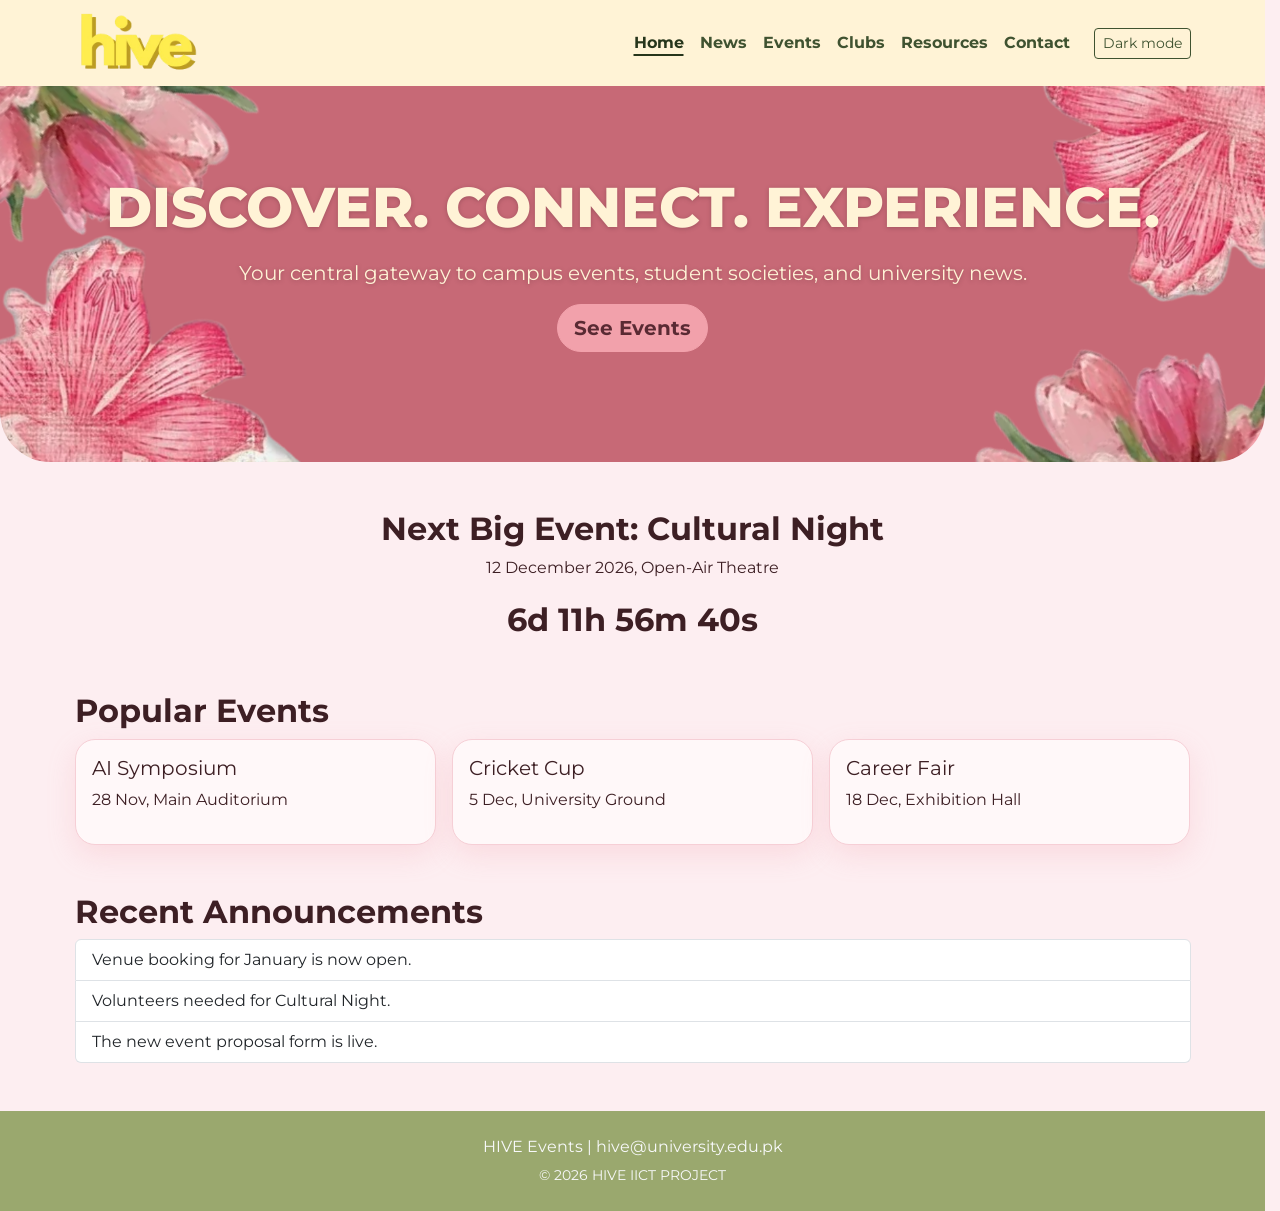
==== index.html @ e73b6081 "whimsy maxxing" ====
<!DOCTYPE html>
<html lang="en" data-bs-theme="light">
<head>
  <meta charset="utf-8">
  <meta name="viewport" content="width=device-width, initial-scale=1">
  <title>Home | HIVE</title>
  <link rel="icon" type="image/png" href="images/tea.png">
  <link href="https://fonts.googleapis.com/css2?family=Poppins:wght@600;700&family=Nunito:wght@400;600;700;800&display=swap" rel="stylesheet">
  <link href="https://fonts.googleapis.com/css2?family=Montserrat:wght@300;400;700;800;900&display=swap" rel="stylesheet">
  <link href="https://cdn.jsdelivr.net/npm/bootstrap@5.3.3/dist/css/bootstrap.min.css" rel="stylesheet">
  <link rel="stylesheet" href="css/style.css">
</head>
<body>
<!--navigation bar-->
<nav class="navbar navbar-expand-lg navbar-dark bg-dark sticky-top">
  <div class="container">
    <a class="navbar-brand" href="index.html"><img src="images/logo.png" height="60" alt="hive logo"></a>
    <button class="navbar-toggler" data-bs-toggle="collapse" data-bs-target="#menu"><span class="navbar-toggler-icon"></span></button>
    <div class="collapse navbar-collapse" id="menu">
      <ul class="navbar-nav ms-auto">
        <li class="nav-item"><a class="nav-link active" href="index.html">Home</a></li>
        <li class="nav-item"><a class="nav-link " href="news.html">News</a></li>
        <li class="nav-item"><a class="nav-link " href="events.html">Events</a></li>
        <li class="nav-item"><a class="nav-link " href="clubs.html">Clubs</a></li>
        <li class="nav-item"><a class="nav-link " href="resources.html">Resources</a></li>
        <li class="nav-item"><a class="nav-link " href="contact.html">Contact</a></li>
      </ul>
      <button id="themeBtn" class="btn btn-outline-light btn-sm ms-lg-3">Dark mode</button>
    </div>
  </div>
</nav>

<!--header1-->
<header class="hero text-center">
  <div class="container">
    <h1>DISCOVER. CONNECT. EXPERIENCE.</h1>
    <p class="lead fw-normal">Your central gateway to campus events, student societies, and university news.</p>
    <a href="events.html" class="btn btn-warning btn-lg">See Events</a>
  </div>
</header>

<div class="container">
  <!--next big event and countdown-->
  <section class="my-5 text-center">
    <h2>Next Big Event: Cultural Night</h2>
    <p>12 December 2026, Open-Air Theatre</p>
    <div class="fs-2 fw-bold">
      <span id="days">0</span>d <span id="hours">0</span>h <span id="mins">0</span>m <span id="secs">0</span>s
    </div>
  </section>

  <!--popular events-->
  <section class="my-5">
    <h2>Popular Events</h2>
    <div class="row g-3">
      <div class="col-md-4"><div class="card hover-card"><div class="card-body"><h5>AI Symposium</h5><p>28 Nov, Main Auditorium</p></div></div></div>
      <div class="col-md-4"><div class="card hover-card"><div class="card-body"><h5>Cricket Cup</h5><p>5 Dec, University Ground</p></div></div></div>
      <div class="col-md-4"><div class="card hover-card"><div class="card-body"><h5>Career Fair</h5><p>18 Dec, Exhibition Hall</p></div></div></div>
    </div>
  </section>

  <!--announcements-->
  <section class="my-5">
    <h2>Recent Announcements</h2>
    <ul class="list-group">
      <li class="list-group-item">Venue booking for January is now open.</li>
      <li class="list-group-item">Volunteers needed for Cultural Night.</li>
      <li class="list-group-item">The new event proposal form is live.</li>
    </ul>
  </section>
</div>

<!--footer-->
<footer class="bg-dark text-light text-center py-4 mt-5">
  <p class="mb-1">HIVE Events | hive@university.edu.pk</p>
  <small>&copy; 2026 HIVE IICT PROJECT</small>
</footer>
<script src="https://cdn.jsdelivr.net/npm/bootstrap@5.3.3/dist/js/bootstrap.bundle.min.js"></script>
<script src="js/main.js"></script>
</body>
</html>
---- css/style.css ----
/* ===== 1. COLORS: change these to restyle the whole site =====
   Pastel palette: sage olive (navbar) | light pink (page) | rose + blush (accents) | cream (hero/navbar text) */
:root {
  --primary: #cc6475;   /* soft rose: headings accents, links */
  --accent:  #f4a3ad;   /* pastel rose: highlights, borders */
  --dark:    #9aa86e;   /* pastel olive green: navbar, footer */
  --btn:     #f2a1ab;   /* one pastel color for all filter/action buttons */
  --btn-hover: #f7bcc4;
  --btn-text: #5a2a33;
  --nav-bg:    #fff3d6;   /* navbar: cream */
  --nav-text:  #3f5230;   /* navbar text: dark green */
  --nav-hover: #26351b;
  --cream:   #fff3d6;   /* light cream: navbar + hero text only */
  --bg:      #fdeef1;   /* light pink page background */
  --card:    #fff8f9;
  --text:    #3d1f24;
  --muted:   #9a6670;
  --line:    #f6cfd6;   /* blush pink */
  --shadow:  0 10px 28px rgba(240, 150, 165, 0.22);
  --hero-from: #ee8aa0; --hero-to: #dc5f7b; --hero-text: #fff3d6; --hero-glass: rgba(255,255,255,.72); --tile: rgba(244,163,173,.38); --tile-num: #3d1f24;
  --hex: polygon(50% 0, 100% 25%, 100% 75%, 50% 100%, 0 75%, 0 25%);   /* hexagon shape */
}
[data-bs-theme="dark"] {      /* dark mode versions */
  --nav-bg: #3b4529;  --nav-text: #fff3d6;  --nav-hover: #ffffff;
  --primary: #f4a3ad;  --dark: #6f7c4a;  --bg: #2a1a1e;  --card: #35222a;  --btn: #d98893; --btn-hover: #e9a3ad; --btn-text: #2a1216;
  --text: #fbe9ec; --hero-from: #7a4450; --hero-to: #a0606d; --hero-text: #fff3d6; --hero-glass: rgba(255,240,242,.08); --tile: rgba(244,163,173,.2); --tile-num: #f9c3cb;  --muted: #d9a9b0;  --line: #4f2f38;  --shadow: 0 10px 28px rgba(0,0,0,0.45);
}

body { font-family: 'Montserrat', sans-serif; background: var(--bg); color: var(--text); font-weight: 400; transition: background .4s, color .4s; }

/* Scale down font weight as headings get smaller */
h1 { font-family: 'Montserrat', sans-serif !important; font-weight: 800 !important; color: var(--text); }
h2 { font-family: 'Montserrat', sans-serif !important; font-weight: 700 !important; color: var(--text); }
h3 { font-family: 'Montserrat', sans-serif !important; font-weight: 600 !important; color: var(--text); }
h4 { font-family: 'Montserrat', sans-serif !important; font-weight: 500 !important; color: var(--text); }
h5, h6 { font-family: inherit !important; font-weight: 400 !important; color: var(--text); }

/*navigation */
.navbar-brand { font-family: 'Montserrat', sans-serif; font-weight: 800; }
a { color: var(--primary); }
.meta { color: var(--muted); font-weight: 400; }

.sec-title, h2.sec-title { color: var(--primary); margin-bottom: 26px; font-weight: 700; }
.sec-title::after { content: ""; display: block; width: 64px; height: 5px; border-radius: 5px; background: repeating-linear-gradient(45deg, var(--accent) 0 8px, var(--dark) 8px 16px); margin-top: 10px; }

/* ===== 3. ANIMATIONS (page load) ===== */
@keyframes rise { from { opacity: 0; transform: translateY(30px); } to { opacity: 1; transform: none; } }
@keyframes float { 0%,100% { transform: translateY(0); } 50% { transform: translateY(-10px); } }
.rise { animation: rise .9s backwards; }
.d2 { animation-delay: .25s; }
.card { animation: rise .7s backwards; }

/* ===== 4. NAVBAR (with a stripe edge) ===== */
.site-nav { background: var(--dark); border-bottom: 7px solid; border-image: repeating-linear-gradient(45deg, #f4a3ad 0 14px, #9aa86e 14px 28px) 1; }
.site-nav .navbar-brand { color: var(--accent); letter-spacing: .02em; }
.site-nav .nav-link { color: var(--cream); font-weight: 600; transition: color .3s; }
.site-nav .nav-link:hover, .site-nav .nav-link.active { color: var(--accent); }
.btn-theme { border: 1px solid var(--accent); color: var(--accent); border-radius: 50px; padding: .3rem 1rem; font-weight: 700; }
.btn-theme:hover { background: var(--accent); color: var(--dark); }

/* ===== 5. BUTTONS ===== */
.btn { transition: transform .3s, box-shadow .3s, background .3s; }
.btn:hover { transform: translateY(-4px) scale(1.04); }
.btn-accent { background: var(--accent); color: #3d1f24; border: 0; border-radius: 50px; padding: .7rem 1.7rem; font-weight: 800; box-shadow: 0 8px 20px rgba(244,163,173,.5); }
.btn-accent:hover { background: #f7b8c0; color: #3d1f24; box-shadow: 0 12px 26px rgba(244,163,173,.65); }
.btn-accent.btn-sm { padding: .35rem 1.2rem; }
/* Bootstrap's warning/dark buttons use the same strawberry color as the filters */
.btn-warning, .btn-dark {
  --bs-btn-bg: var(--btn); --bs-btn-border-color: var(--btn); --bs-btn-color: var(--btn-text);
  --bs-btn-hover-bg: var(--btn-hover); --bs-btn-hover-border-color: var(--btn-hover); --bs-btn-hover-color: var(--btn-text);
  --bs-btn-active-bg: var(--btn-hover); --bs-btn-active-border-color: var(--btn-hover); --bs-btn-active-color: var(--btn-text);
  border-radius: 50px; font-weight: 700;
}

/* ===== 6. HERO + PAGE BANNERS (blush-to-rose gradient) ===== */
.hero, .page-banner { position: relative; overflow: hidden; color: var(--hero-text); }
.hero { padding: 90px 0 110px; border-radius: 0 0 50px 50px; }
.page-banner { padding: 56px 0 64px; border-radius: 0 0 40px 40px; }
.hero .container, .page-banner .container { position: relative; z-index: 1; }
.hero h1, .hero h3, .page-banner h1 { color: var(--hero-text); }
.hero { text-shadow: 0 1px 4px rgba(90,42,51,.35); }   /* keeps cream text readable on pastel pink */
.hero .btn { text-shadow: none; }
.hero h1 { font-size: clamp(2.2rem, 5vw, 3.5rem); line-height: 1.12; margin-bottom: 1.2rem; }
.tag { display: inline-block; background: var(--dark); color: var(--cream); padding: 6px 18px; border-radius: 50px; font-size: .9rem; font-weight: 700; margin-bottom: 20px; }
.btn-ghost { border: 2px solid var(--hero-text); color: var(--hero-text); border-radius: 50px; padding: .65rem 1.7rem; font-weight: 800; }
.btn-ghost:hover { background: var(--hero-text); color: var(--hero-from); }
.glass { background: var(--hero-glass); backdrop-filter: blur(12px); border: 2px solid var(--accent); border-radius: 26px; padding: 28px; box-shadow: var(--shadow); }
.count { display: grid; grid-template-columns: repeat(4, 1fr); gap: 10px; text-align: center; margin-top: 18px; font-size: .85rem; font-weight: 700; }
.count div { background: var(--tile); border-radius: 14px; padding: 12px 4px; }
.count b { display: block;font: 800 2rem 'Montserrat', sans-serif; color: var(--tile-num); }

/* hero background: the image only (no gradient or solid color) */
.hero {
  background: url('../images/bg.png') center / cover no-repeat;   /* css/ folder -> ../images/ */
}

/* ===== 7. CARDS ===== */
.card { --bs-card-bg: var(--card); --bs-card-color: var(--text); border: 1px solid var(--line); border-radius: 20px; box-shadow: var(--shadow); transition: transform .3s, box-shadow .3s; }
.hover-card:hover, .ev:hover { transform: translateY(-8px); box-shadow: 0 18px 38px rgba(240,150,165,.4); }
.date-badge { display: flex; align-items: center; justify-content: center; text-align: center; width: 78px; height: 86px; padding: 0 14px; clip-path: var(--hex); background: var(--accent); color: #3d1f24; font-weight: 800; line-height: 1.15; margin-bottom: 14px; }
.announce { --bs-list-group-bg: var(--card); --bs-list-group-color: var(--text); --bs-list-group-border-color: var(--line); }
.announce li { border-left: 6px solid var(--accent); padding: 16px; }

/* ===== 8. EVENTS PAGE ===== */
.ev { --c: #f4a3ad; overflow: hidden; background-image: linear-gradient(var(--c), var(--c)); background-size: 100% 7px; background-repeat: no-repeat; }
.cat-academic { --c: #a8b67f; }   /* pastel olive */
.cat-cultural { --c: #f4a3ad; }   /* pastel rose  */
.cat-sports   { --c: #e98a96; }   /* deeper pastel rose */
.cat-career   { --c: #e8d48c; }   /* pastel butter */
.pill { background: color-mix(in srgb, var(--c) 18%, transparent); color: var(--c); font-weight: 800; padding: 4px 14px; border-radius: 50px; font-size: .85rem; }
.extra { max-height: 0; opacity: 0; overflow: hidden; transition: max-height .5s, opacity .4s; }   /* hidden until hover */
.ev:hover .extra { max-height: 90px; opacity: 1; }
/* filter buttons: all one strawberry color; the active one gets a ring */
.filter { border: 2px solid var(--btn); background: var(--btn); color: var(--btn-text); border-radius: 50px; padding: .45rem 1.3rem; font-weight: 800; transition: all .3s; }
.filter:hover { background: var(--btn-hover); border-color: var(--btn-hover); color: var(--btn-text); }
.filter.active { background: var(--btn); border-color: var(--btn); color: var(--btn-text); box-shadow: 0 0 0 3px var(--bg), 0 0 0 6px var(--btn); }
.modal-content { --bs-modal-bg: var(--card); --bs-modal-color: var(--text); border-radius: 22px; border-top: 7px solid var(--accent); }

/* ===== 9. NEWS: accordion + carousel ===== */
.accordion { --bs-accordion-bg: var(--card); --bs-accordion-color: var(--text); --bs-accordion-btn-bg: var(--card); --bs-accordion-btn-color: var(--text);
  --bs-accordion-border-color: var(--line); --bs-accordion-active-bg: var(--accent); --bs-accordion-active-color: #3d1f24; --bs-accordion-btn-focus-box-shadow: none; }
.accordion-button { font-weight: 700; }
.accordion-item { border-radius: 16px !important; overflow: hidden; margin-bottom: 12px; border: 1px solid var(--line); }
.carousel { border-radius: 26px; overflow: hidden; box-shadow: var(--shadow); border: 4px solid var(--accent); }

/* ===== 10. CLUBS: each type has its own style ===== */
.club-section { --c: #cc6475; padding: 28px; margin-bottom: 32px; border-radius: 24px; }
.club-section h2 { color: var(--c); margin-bottom: 18px; }
.technical { --c: #a8b67f; border: 2px dashed var(--c); }
.arts      { --c: #f4a3ad; background: rgba(244,163,173,.12); border-left: 10px solid var(--c); }
.sports    { --c: #e98a96; border-top: 6px solid var(--c); border-bottom: 6px solid var(--c); }
.welfare   { --c: #e8d48c; background: rgba(246,231,184,.5); border-radius: 40px; }
.club { display: flex; gap: 16px; align-items: center; background: var(--card); padding: 16px; border-radius: 18px; margin-bottom: 12px; box-shadow: var(--shadow); transition: transform .3s; }
.club:hover { transform: translateX(10px); }
.logo { flex: 0 0 58px; height: 64px; clip-path: var(--hex); background: var(--c); color: #fff; display: grid; place-items: center; font: 800 1.4rem 'Montserrat', sans-serif; text-transform: uppercase; transition: transform .5s; }
.club:hover .logo { transform: rotate(360deg) scale(1.1); }
.club h5 { margin: 0; transition: color .3s; }
.club:hover h5 { color: var(--c); }

/* ===== 11. RESOURCES: tabs ===== */
.nav-tabs { --bs-nav-tabs-border-color: var(--line); --bs-nav-tabs-link-active-bg: var(--card); --bs-nav-tabs-link-active-color: var(--primary); --bs-nav-tabs-link-active-border-color: var(--line) var(--line) var(--card); }
.nav-tabs .nav-link { color: var(--muted); font-weight: 800; }
.tab-content { background: var(--card); border: 1px solid var(--line); border-top: 0; border-radius: 0 0 20px 20px; padding: 28px; box-shadow: var(--shadow); }

/* ===== 12. CONTACT FORM ===== */
.form-control { background: var(--card); color: var(--text); border: 1px solid var(--line); border-radius: 14px; padding: .7rem 1rem; }
.form-control:focus { background: var(--card); color: var(--text); border-color: var(--accent); box-shadow: 0 0 0 .22rem rgba(244,163,173,.45); }
.error { color: #c0392b; font-size: .9rem; min-height: 1.3rem; margin-bottom: 8px; }
.map { width: 100%; height: 100%; min-height: 380px; border: 4px solid var(--accent); border-radius: 26px; box-shadow: var(--shadow); }

/* ===== 13. FOOTER ===== */
.site-footer { background: var(--dark); color: var(--cream); padding: 48px 0 20px; margin-top: 80px; border-radius: 40px 40px 0 0; border-top: 7px solid; border-image: repeating-linear-gradient(45deg, #f4a3ad 0 14px, #9aa86e 14px 28px) 1; }
.site-footer h5, .site-footer h6 { color: var(--cream); }
.site-footer a { color: var(--cream); text-decoration: none; }
.site-footer a:hover { text-decoration: underline; }

/* ===== 14. RESPONSIVE ===== */
@media (max-width: 768px) {
  .hero { padding: 60px 0 80px; border-radius: 0 0 30px 30px; }
  .club-section { padding: 16px; }
  .count b { font-size: 1.5rem; }
}
@media (prefers-reduced-motion: reduce) { * { animation: none !important; transition: none !important; } .sparkle { display: none; } }
/* navbar: cream background, dark green text, no border. footer stays olive green */
.navbar.bg-dark { background-color: var(--nav-bg) !important; }
footer.bg-dark { background-color: var(--dark) !important; }
.navbar { border-bottom: 0; }
.navbar .nav-link { color: var(--nav-text); font-weight: 700; }
.navbar .nav-link:hover, .navbar .nav-link.active { color: var(--nav-hover); }
.navbar .nav-link.active { text-decoration: underline; text-decoration-thickness: 2px; text-underline-offset: 6px; }
#themeBtn { color: var(--nav-text); border-color: var(--nav-text); }
#themeBtn:hover { background: var(--nav-text); color: var(--nav-bg); }
.navbar-toggler { border-color: var(--nav-text); }
.navbar-toggler-icon { background-image: url("data:image/svg+xml,%3csvg xmlns='http://www.w3.org/2000/svg' viewBox='0 0 30 30'%3e%3cpath stroke='%233f5230' stroke-linecap='round' stroke-miterlimit='10' stroke-width='2' d='M4 7h22M4 15h22M4 23h22'/%3e%3c/svg%3e"); }

html {
  scrollbar-gutter: stable;
}

/* ===== 10. CLUBS & SOCIETIES (Cute Pastel Aesthetic) ===== */
.club-section {
  padding: 30px;
  margin-bottom: 32px;
  border-radius: 28px;
  background: var(--card);
  box-shadow: 0 8px 24px rgba(240, 150, 165, 0.1);
  border: 1px solid var(--line);
  transition: transform 0.3s ease, box-shadow 0.3s ease;
}

.club-section:hover {
  box-shadow: 0 12px 32px rgba(240, 150, 165, 0.18);
}

/* Category Headers & Icons */
.club-section h2 {
  display: inline-flex;
  align-items: center;
  gap: 8px;
  font-size: 1.35rem;
  font-weight: 800;
  padding: 6px 18px;
  border-radius: 50px;
  margin-bottom: 22px;
}

/* Theme Variances */
.technical {
  border: 2px dashed #6d8134;
  background: rgba(110, 73, 94, 0.056);
}
.technical h2 {
  color: #ba0f0f6b;
  background: rgba(243, 188, 198, 0.451);
}
.technical h2::before {
  content: "";
  display: inline-block;
  width: 24px;                  /* Fixed width */
  height: 24px;                 /* Fixed height */
  background-image: url("../images/laptop2.png"); /* Check your image file path */
  background-size: contain;
  background-repeat: no-repeat;
  background-position: center;
  flex-shrink: 0;               /* Prevents the image from squishing */
  margin-right: 6px;
  filter: drop-shadow(0px 2px 3px rgba(51, 16, 23, 0.35));
}

.arts {
  border: 2px dashed #f4a3ad;
  background: rgba(244, 163, 173, 0.1);
}
.arts h2 {
  color: #b5566a;
  background: rgba(244, 163, 173, 0.3);
}
.arts h2::before {
  content: "";
  display: inline-block;
  width: 26px;                  /* Fixed width */
  height: 26px;                 /* Fixed height */
  background-image: url("../images/art.png"); /* Check your image file path */
  background-size: contain;
  background-repeat: no-repeat;
  background-position: center;
  flex-shrink: 0;               /* Prevents the image from squishing */
  margin-right: 6px;
  filter: drop-shadow(0px 2px 3px rgba(51, 16, 23, 0.35));
}

.sports {
  border: 2px dashed #e98a96;
  background: rgba(233, 138, 150, 0.08);
}
.sports h2 {
  color: #a8445a;
  background: rgba(233, 138, 150, 0.28);
}
/* using my custom local image before the sports section header*/
.sports h2::before {
  content: "";
  display: inline-block;
  width: 24px;                  /* Fixed width */
  height: 24px;                 /* Fixed height */
  background-image: url("../images/football.png"); /* Check your image file path */
  background-size: contain;
  background-repeat: no-repeat;
  background-position: center;
  flex-shrink: 0;               /* Prevents the image from squishing */
  margin-right: 6px;
  filter: drop-shadow(0px 1px 2px rgba(142, 43, 62, 0.35));
}

.welfare {
  border: 2px dashed #e8d48c;
  background: rgba(246, 231, 184, 0.35);
}
.welfare h2 {
  color: #7a6a1f;
  background: rgba(246, 231, 184, 0.9);
}
.welfare h2::before { content: " "; }

/* Cute Individual Club Cards */
.club {
  display: flex;
  align-items: center;
  justify-content: space-between;
  gap: 16px;
  background: #ffffff;
  padding: 16px 22px;
  border-radius: 20px;
  margin-bottom: 14px;
  border: 1px solid rgba(246, 207, 214, 0.8);
  box-shadow: 0 4px 14px rgba(240, 150, 165, 0.08);
  transition: all 0.3s cubic-bezier(0.34, 1.56, 0.64, 1);
}

.club:last-child {
  margin-bottom: 0;
}

.club:hover {
  transform: translateY(-3px) scale(1.008);
  box-shadow: 0 8px 22px rgba(240, 150, 165, 0.22);
  border-color: var(--accent);
}

.club h5 {
  font-weight: 800;
  font-size: 1.05rem;
  color: var(--text);
  margin: 0 0 4px 0;
}

.club p {
  margin: 0;
  font-size: 0.9rem;
  color: var(--muted);
}

/* Optional Email Badge styling if wrapped in a span/code tag */
.club .email-tag {
  display: inline-block;
  font-size: 0.8rem;
  font-weight: 700;
  background: var(--bg);
  color: var(--primary);
  padding: 4px 10px;
  border-radius: 50px;
  border: 1px solid var(--line);
  margin-left: 8px;
}

/* ===== CURSOR SPARKLES (created by js/sparkles.js) ===== */
.sparkle { position: fixed; z-index: 9999; pointer-events: none; clip-path: polygon(50% 0, 62% 38%, 100% 50%, 62% 62%, 50% 100%, 38% 62%, 0 50%, 38% 38%);
  animation: sparkle 0.9s ease-out forwards; }
@keyframes sparkle {
  0%   { opacity: 1; transform: translate(-50%, -50%) scale(.3) rotate(0); }
  40%  { opacity: 1; transform: translate(calc(-50% + var(--dx) * .5), calc(-50% + var(--dy) * .5)) scale(1) rotate(90deg); }
  100% { opacity: 0; transform: translate(calc(-50% + var(--dx)), calc(-50% + var(--dy))) scale(.2) rotate(200deg); }
}
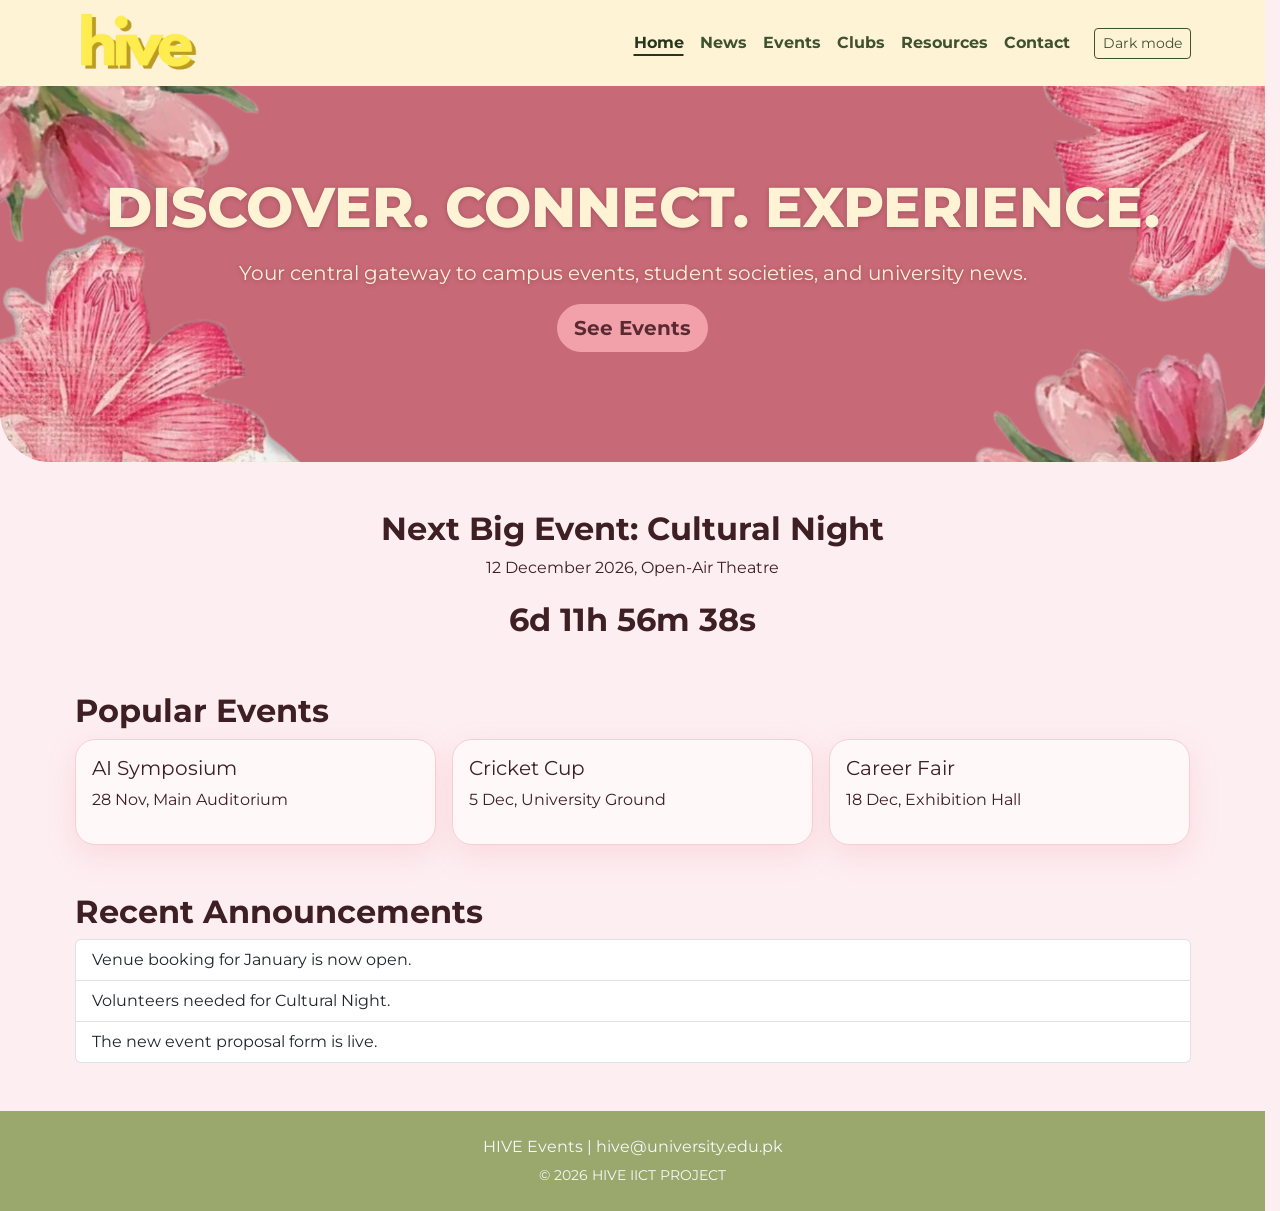
==== commit 0b1073d6: "sparkles" ====
--- a/index.html
+++ b/index.html
@@ -77,5 +77,7 @@
 </footer>
 <script src="https://cdn.jsdelivr.net/npm/bootstrap@5.3.3/dist/js/bootstrap.bundle.min.js"></script>
 <script src="js/main.js"></script>
+<!--sparkles cursor animation-->
+<script src="js/sparkles.js"></script>
 </body>
 </html>
--- a/css/style.css
+++ b/css/style.css
@@ -340,4 +340,5 @@
   0%   { opacity: 1; transform: translate(-50%, -50%) scale(.3) rotate(0); }
   40%  { opacity: 1; transform: translate(calc(-50% + var(--dx) * .5), calc(-50% + var(--dy) * .5)) scale(1) rotate(90deg); }
   100% { opacity: 0; transform: translate(calc(-50% + var(--dx)), calc(-50% + var(--dy))) scale(.2) rotate(200deg); }
-}+}
+
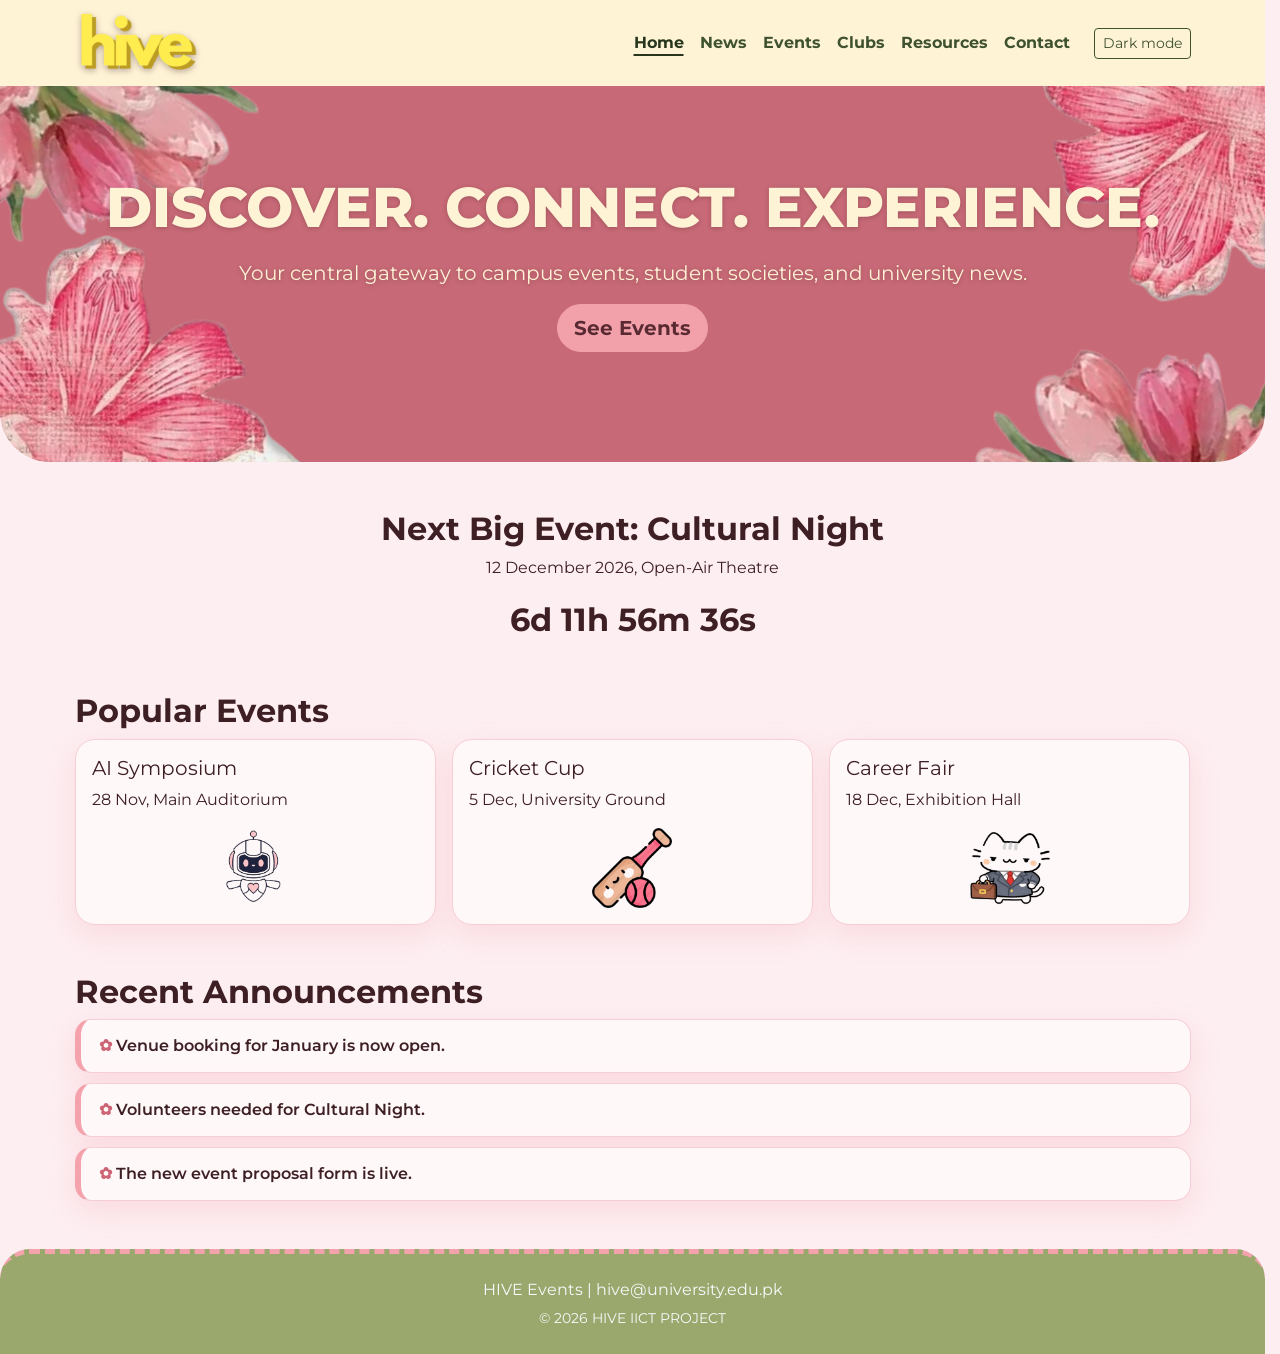
==== commit 9a9b262b: "images" ====
--- a/index.html
+++ b/index.html
@@ -49,16 +49,15 @@
     </div>
   </section>
 
-  <!--popular events-->
+ <!--popular events-->
   <section class="my-5">
-    <h2>Popular Events</h2>
-    <div class="row g-3">
-      <div class="col-md-4"><div class="card hover-card"><div class="card-body"><h5>AI Symposium</h5><p>28 Nov, Main Auditorium</p></div></div></div>
-      <div class="col-md-4"><div class="card hover-card"><div class="card-body"><h5>Cricket Cup</h5><p>5 Dec, University Ground</p></div></div></div>
-      <div class="col-md-4"><div class="card hover-card"><div class="card-body"><h5>Career Fair</h5><p>18 Dec, Exhibition Hall</p></div></div></div>
-    </div>
-  </section>
-
+<h2>Popular Events</h2>
+<div class="row g-3">
+<div class="col-md-4"><div class="card hover-card h-100"><div class="card-body"><h5>AI Symposium</h5><p>28 Nov, Main Auditorium</p><img src="images/robot.png" alt="" class="card-img-below"></div></div></div>
+<div class="col-md-4"><div class="card hover-card h-100"><div class="card-body"><h5>Cricket Cup</h5><p>5 Dec, University Ground</p><img src="images/cricket.png" alt="" class="card-img-below"></div></div></div>
+<div class="col-md-4"><div class="card hover-card h-100"><div class="card-body"><h5>Career Fair</h5><p>18 Dec, Exhibition Hall</p><img src="images/career-fair.png" alt="" class="card-img-below"></div></div></div>
+</div>
+</section>
   <!--announcements-->
   <section class="my-5">
     <h2>Recent Announcements</h2>
--- a/css/style.css
+++ b/css/style.css
@@ -118,7 +118,7 @@
 
 /* ===== 9. NEWS: accordion + carousel ===== */
 .accordion { --bs-accordion-bg: var(--card); --bs-accordion-color: var(--text); --bs-accordion-btn-bg: var(--card); --bs-accordion-btn-color: var(--text);
-  --bs-accordion-border-color: var(--line); --bs-accordion-active-bg: var(--accent); --bs-accordion-active-color: #3d1f24; --bs-accordion-btn-focus-box-shadow: none; }
+  --bs-accordion-border-color: var(--line); --bs-accordion-active-bg: var(--accent); --bs-accordion-active-color: #db8190; --bs-accordion-btn-focus-box-shadow: none; }
 .accordion-button { font-weight: 700; }
 .accordion-item { border-radius: 16px !important; overflow: hidden; margin-bottom: 12px; border: 1px solid var(--line); }
 .carousel { border-radius: 26px; overflow: hidden; box-shadow: var(--shadow); border: 4px solid var(--accent); }
@@ -280,7 +280,19 @@
   color: #7a6a1f;
   background: rgba(246, 231, 184, 0.9);
 }
-.welfare h2::before { content: " "; }
+.welfare h2::before {
+  content: "";
+  display: inline-block;
+  width: 24px;                  /* Fixed width */
+  height: 24px;                 /* Fixed height */
+  background-image: url("../images/bandage.png"); /* Check your image file path */
+  background-size: contain;
+  background-repeat: no-repeat;
+  background-position: center;
+  flex-shrink: 0;               /* Prevents the image from squishing */
+  margin-right: 6px;
+  filter: drop-shadow(0px 1px 2px rgba(142, 43, 62, 0.35));
+}
 
 /* Cute Individual Club Cards */
 .club {
@@ -342,3 +354,154 @@
   100% { opacity: 0; transform: translate(calc(-50% + var(--dx)), calc(-50% + var(--dy))) scale(.2) rotate(200deg); }
 }
 
+.event .card-body { position: relative; }
+
+.event-icon {
+  position: absolute;
+  top: 14px;
+  right: 24px;
+  width: 98px;
+  height: 88px;
+  object-fit: contain;
+}
+
+
+.card-img-below {
+  display: block;
+  width: 80px;
+  height: 80px;
+  object-fit: contain;
+  margin: 12px auto 0;
+}
+
+/* Cute Announcements */
+.list-group { display: flex; flex-direction: column; gap: 10px; border: 0; }
+.list-group-item {
+  background: var(--card) !important;
+  color: var(--text) !important;
+  border: 1.5px solid var(--line) !important;
+  border-left: 6px solid var(--accent) !important;
+  border-radius: 16px !important;
+  padding: 14px 18px !important;
+  font-weight: 600;
+  box-shadow: var(--shadow);
+  transition: transform 0.2s;
+}
+.list-group-item::before { content: "✿ "; color: var(--primary); }
+.list-group-item:hover { transform: translateX(6px); }
+
+/* Cute Footer */
+footer.bg-dark {
+  border-radius: 30px 30px 0 0;
+  border-top: 5px dashed var(--accent);
+}
+
+
+
+
+
+/* Fix squished carousel */
+.carousel-item {
+  height: 320px;
+  background: linear-gradient(135deg, var(--accent), var(--primary));
+}
+.carousel-item img {
+  width: 100%;
+  height: 100%;
+  object-fit: cover;
+}
+.carousel-caption {
+  background: rgba(219, 95, 116, 0.65);
+  border-radius: 16px;
+  padding: 12px 20px;
+}
+
+
+
+/* 1. Make the yellow logo pop on the cream navbar */
+.navbar-brand img {
+  filter: drop-shadow(0 2px 3px rgba(61, 31, 36, 0.35));
+}
+
+/* 2. Cute News Accordion */
+.accordion-item {
+  border: 1.5px solid var(--line) !important;
+  border-left: 6px solid var(--accent) !important;
+  border-radius: 20px !important;
+  margin-bottom: 14px;
+  box-shadow: 0 6px 18px rgba(240, 150, 165, 0.14);
+  transition: transform 0.2s ease, box-shadow 0.2s ease;
+}
+.accordion-item:hover {
+  transform: translateX(6px);
+  box-shadow: 0 10px 24px rgba(240, 150, 165, 0.25);
+}
+.accordion-button {
+  padding: 16px 22px;
+  gap: 10px;
+}
+.accordion-button::before {
+  content: "✿";
+  color: var(--primary);
+  font-size: 1.1rem;
+}
+.accordion-button:not(.collapsed)::before {
+  color: var(--text);
+}
+.accordion-body {
+  padding: 16px 24px;
+  line-height: 1.6;
+}
+
+
+
+/* Cute Resource Center Tabs */
+.nav-tabs {
+  border: 0 !important;
+  gap: 10px;
+  margin-bottom: 14px;
+}
+.nav-tabs .nav-link {
+  background: var(--card) !important;
+  border: 1.5px solid var(--line) !important;
+  border-radius: 50px !important;
+  padding: 8px 20px;
+  transition: all 0.2s ease;
+}
+.nav-tabs .nav-link:hover {
+  transform: translateY(-2px);
+  border-color: var(--accent) !important;
+}
+.nav-tabs .nav-link.active {
+  background: var(--accent) !important;
+  color: var(--text) !important;
+  border-color: var(--accent) !important;
+  box-shadow: 0 6px 16px rgba(244, 163, 173, 0.45);
+}
+
+/* Cute Tab Content Box & List */
+.tab-content {
+  border-top: 1.5px solid var(--line) !important;
+  border-left: 7px solid var(--accent) !important;
+  border-radius: 24px !important;
+  padding: 24px 28px !important;
+}
+.tab-content ul {
+  list-style: none;
+  padding-left: 0;
+  margin: 0;
+  display: flex;
+  flex-direction: column;
+  gap: 10px;
+}
+.tab-content li {
+  background: var(--bg);
+  padding: 12px 16px;
+  border-radius: 14px;
+  font-weight: 500;
+}
+.tab-content li::before {
+  content: "✿ ";
+  color: var(--primary);
+  font-weight: 700;
+}
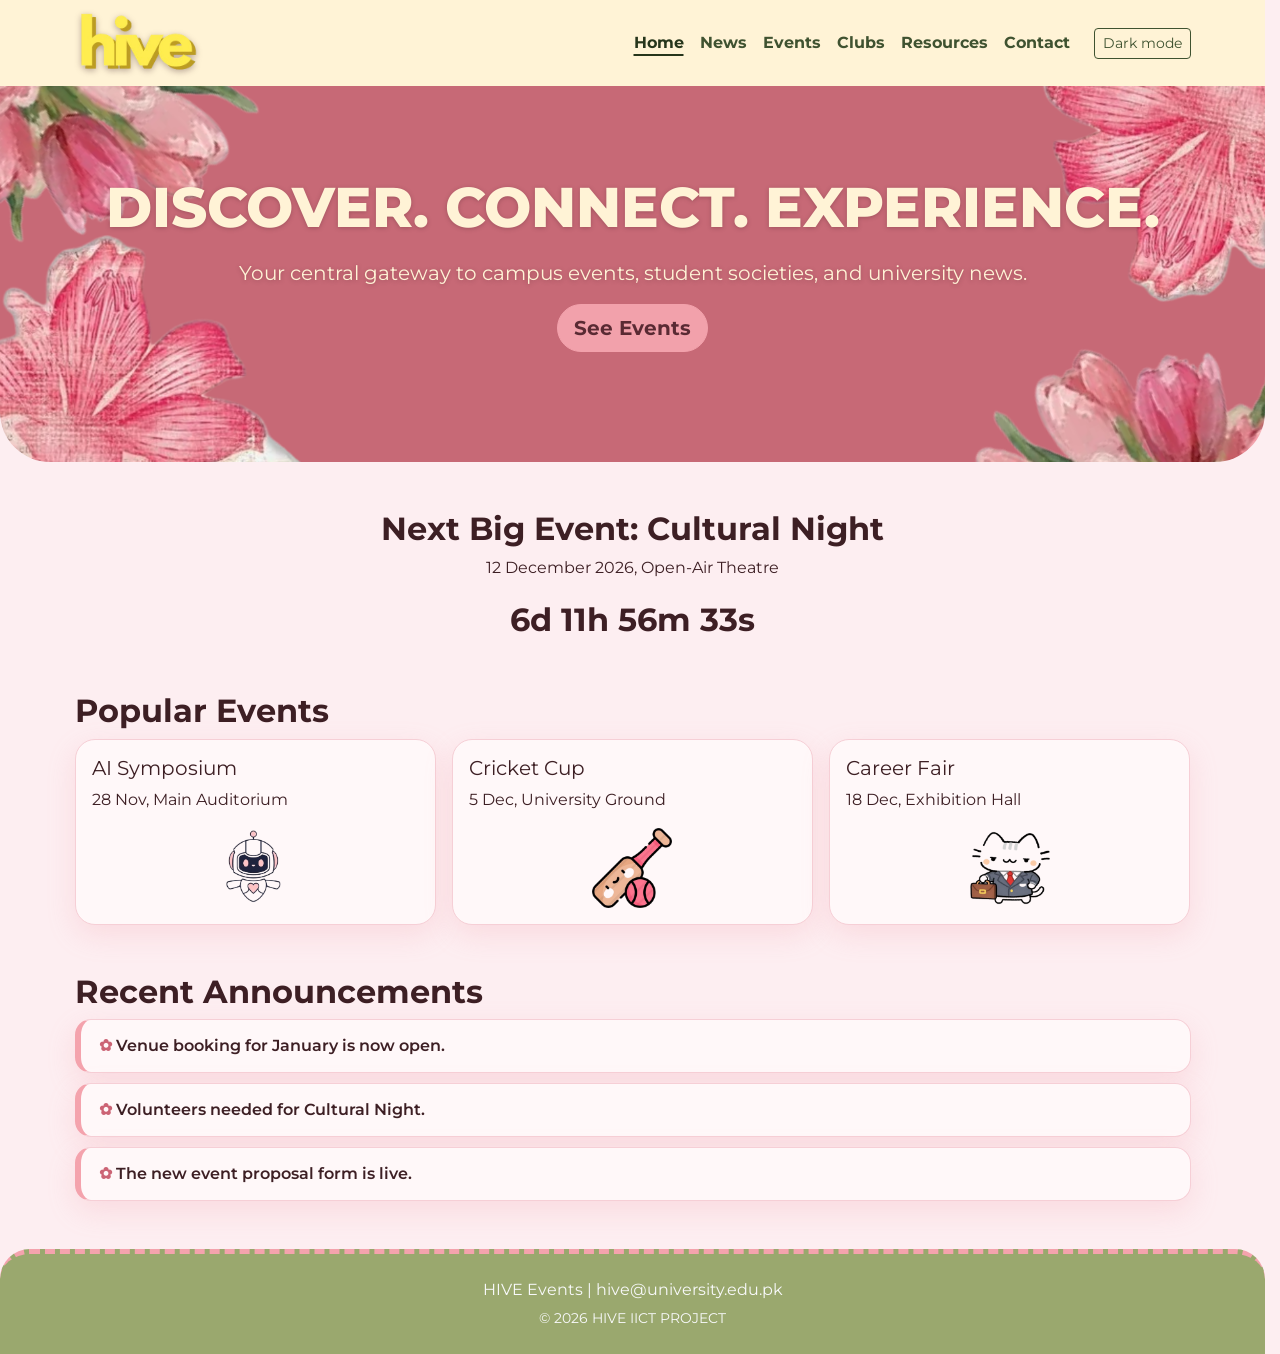
==== commit 71c71fe5: "theme" ====
--- a/index.html
+++ b/index.html
@@ -5,6 +5,9 @@
   <meta name="viewport" content="width=device-width, initial-scale=1">
   <title>Home | HIVE</title>
   <link rel="icon" type="image/png" href="images/tea.png">
+  <script>
+    document.documentElement.setAttribute("data-bs-theme", localStorage.getItem("theme") || "light");
+  </script>
   <link href="https://fonts.googleapis.com/css2?family=Poppins:wght@600;700&family=Nunito:wght@400;600;700;800&display=swap" rel="stylesheet">
   <link href="https://fonts.googleapis.com/css2?family=Montserrat:wght@300;400;700;800;900&display=swap" rel="stylesheet">
   <link href="https://cdn.jsdelivr.net/npm/bootstrap@5.3.3/dist/css/bootstrap.min.css" rel="stylesheet">
--- a/css/style.css
+++ b/css/style.css
@@ -345,7 +345,7 @@
   margin-left: 8px;
 }
 
-/* ===== CURSOR SPARKLES (created by js/sparkles.js) ===== */
+/*custom sparkle effect*/
 .sparkle { position: fixed; z-index: 9999; pointer-events: none; clip-path: polygon(50% 0, 62% 38%, 100% 50%, 62% 62%, 50% 100%, 38% 62%, 0 50%, 38% 38%);
   animation: sparkle 0.9s ease-out forwards; }
 @keyframes sparkle {
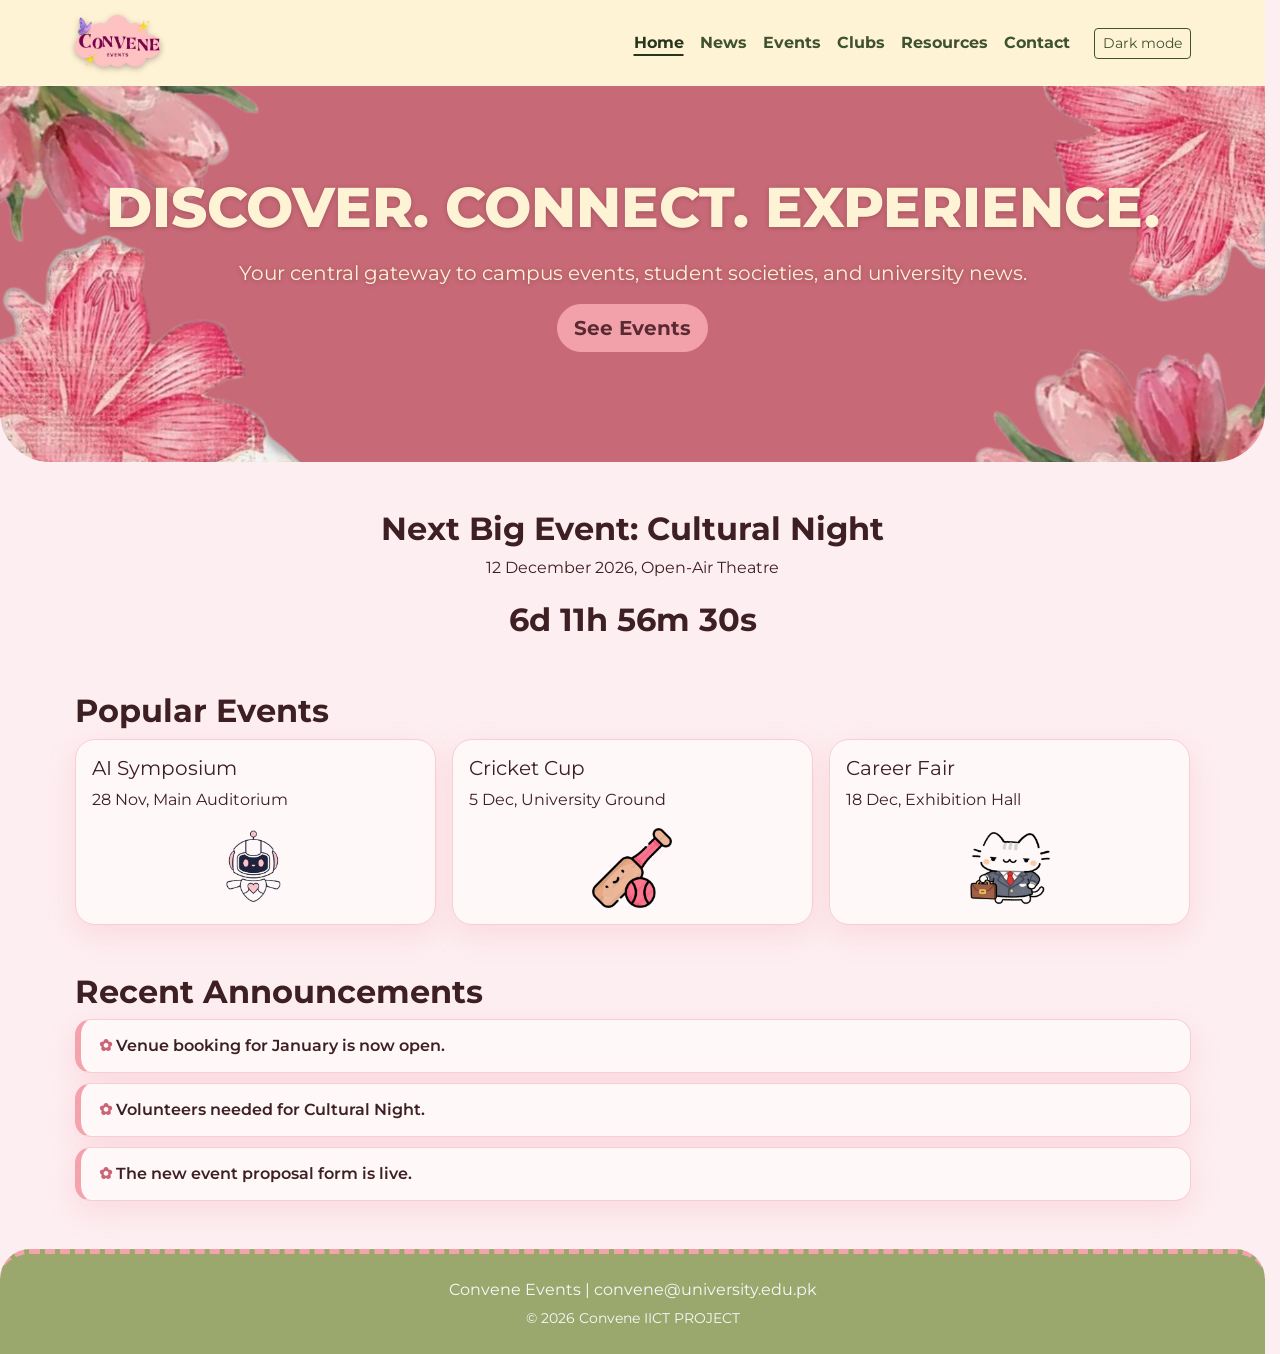
==== commit d4f1beed: "logoedits" ====
--- a/index.html
+++ b/index.html
@@ -3,8 +3,8 @@
 <head>
   <meta charset="utf-8">
   <meta name="viewport" content="width=device-width, initial-scale=1">
-  <title>Home | HIVE</title>
-  <link rel="icon" type="image/png" href="images/tea.png">
+  <title>Home | Convene</title>
+  <link rel="icon" type="image/png" href="images/log.png">
   <script>
     document.documentElement.setAttribute("data-bs-theme", localStorage.getItem("theme") || "light");
   </script>
@@ -17,7 +17,7 @@
 <!--navigation bar-->
 <nav class="navbar navbar-expand-lg navbar-dark bg-dark sticky-top">
   <div class="container">
-    <a class="navbar-brand" href="index.html"><img src="images/logo.png" height="60" alt="hive logo"></a>
+    <a class="navbar-brand" href="index.html"><img src="images/log.png" height="60" alt="convene logo"></a>
     <button class="navbar-toggler" data-bs-toggle="collapse" data-bs-target="#menu"><span class="navbar-toggler-icon"></span></button>
     <div class="collapse navbar-collapse" id="menu">
       <ul class="navbar-nav ms-auto">
@@ -74,8 +74,8 @@
 
 <!--footer-->
 <footer class="bg-dark text-light text-center py-4 mt-5">
-  <p class="mb-1">HIVE Events | hive@university.edu.pk</p>
-  <small>&copy; 2026 HIVE IICT PROJECT</small>
+  <p class="mb-1">Convene Events | convene@university.edu.pk</p>
+  <small>&copy; 2026 Convene IICT PROJECT</small>
 </footer>
 <script src="https://cdn.jsdelivr.net/npm/bootstrap@5.3.3/dist/js/bootstrap.bundle.min.js"></script>
 <script src="js/main.js"></script>
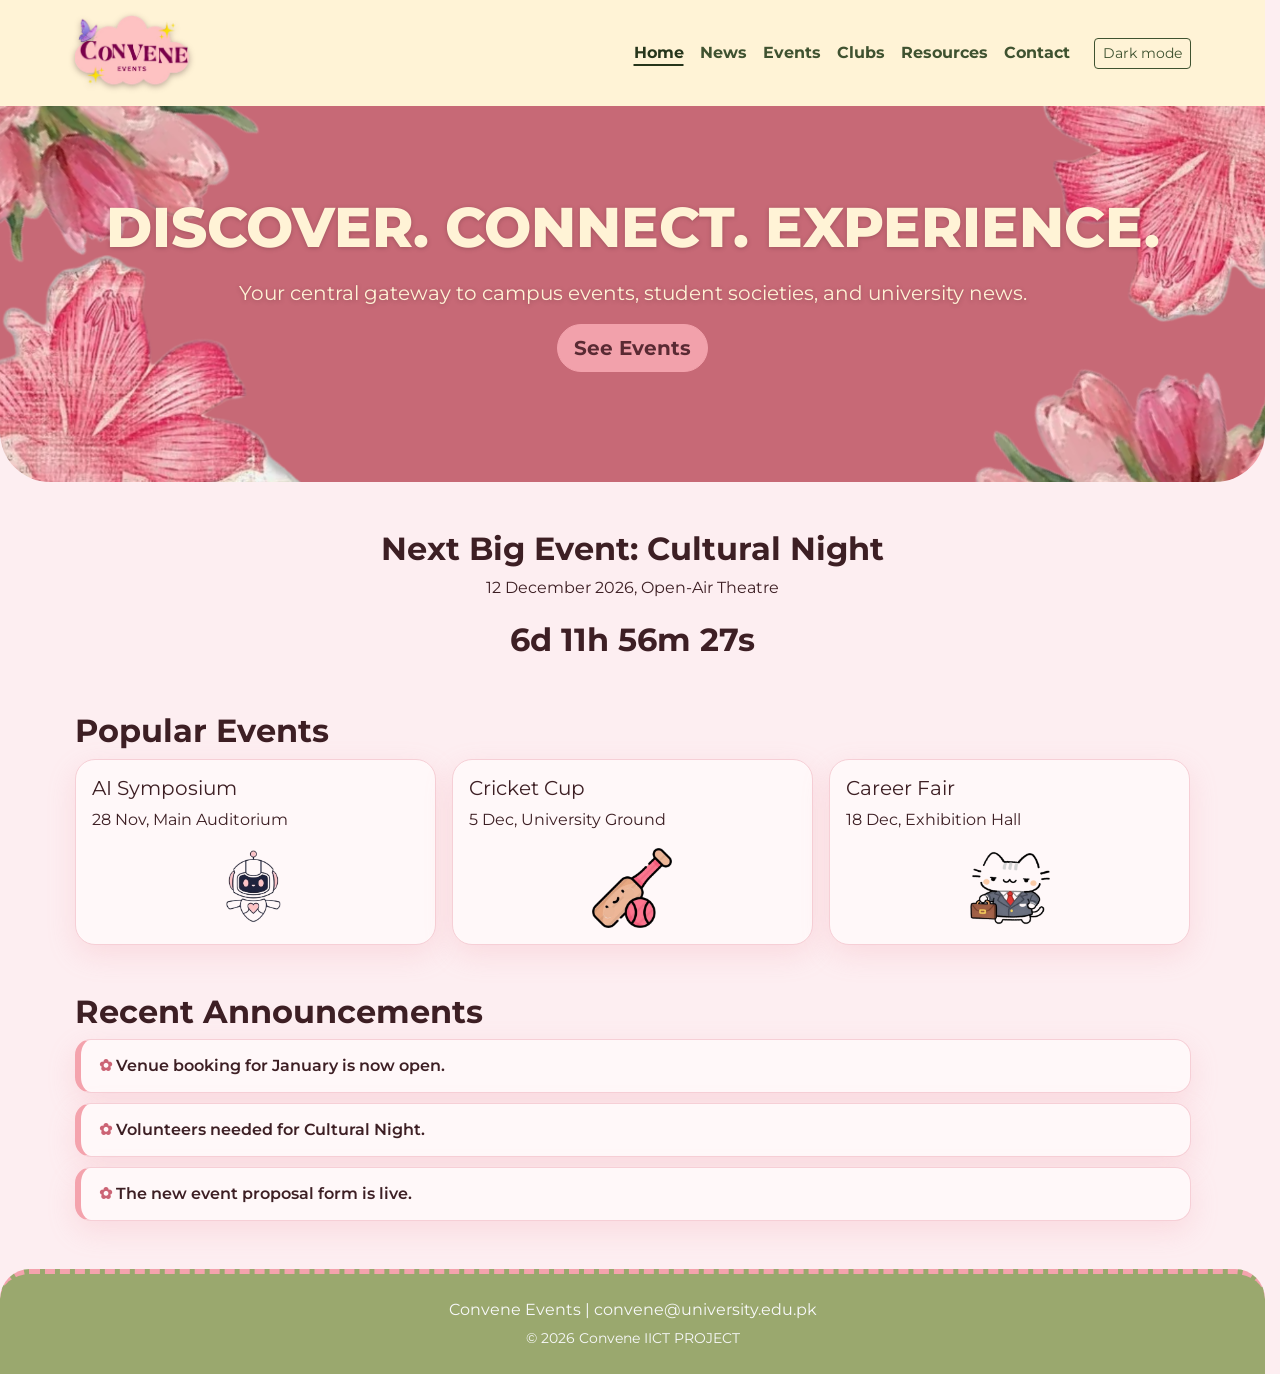
==== commit 6fea5365: "logo size" ====
--- a/index.html
+++ b/index.html
@@ -17,7 +17,7 @@
 <!--navigation bar-->
 <nav class="navbar navbar-expand-lg navbar-dark bg-dark sticky-top">
   <div class="container">
-    <a class="navbar-brand" href="index.html"><img src="images/log.png" height="60" alt="convene logo"></a>
+    <a class="navbar-brand" href="index.html"><img src="images/log.png" height="80" alt="convene logo"></a>
     <button class="navbar-toggler" data-bs-toggle="collapse" data-bs-target="#menu"><span class="navbar-toggler-icon"></span></button>
     <div class="collapse navbar-collapse" id="menu">
       <ul class="navbar-nav ms-auto">
--- a/css/style.css
+++ b/css/style.css
@@ -420,6 +420,8 @@
 
 /* 1. Make the yellow logo pop on the cream navbar */
 .navbar-brand img {
+  height: 80px;      /* Change this number to resize your logo */
+  width: auto;
   filter: drop-shadow(0 2px 3px rgba(61, 31, 36, 0.35));
 }
 
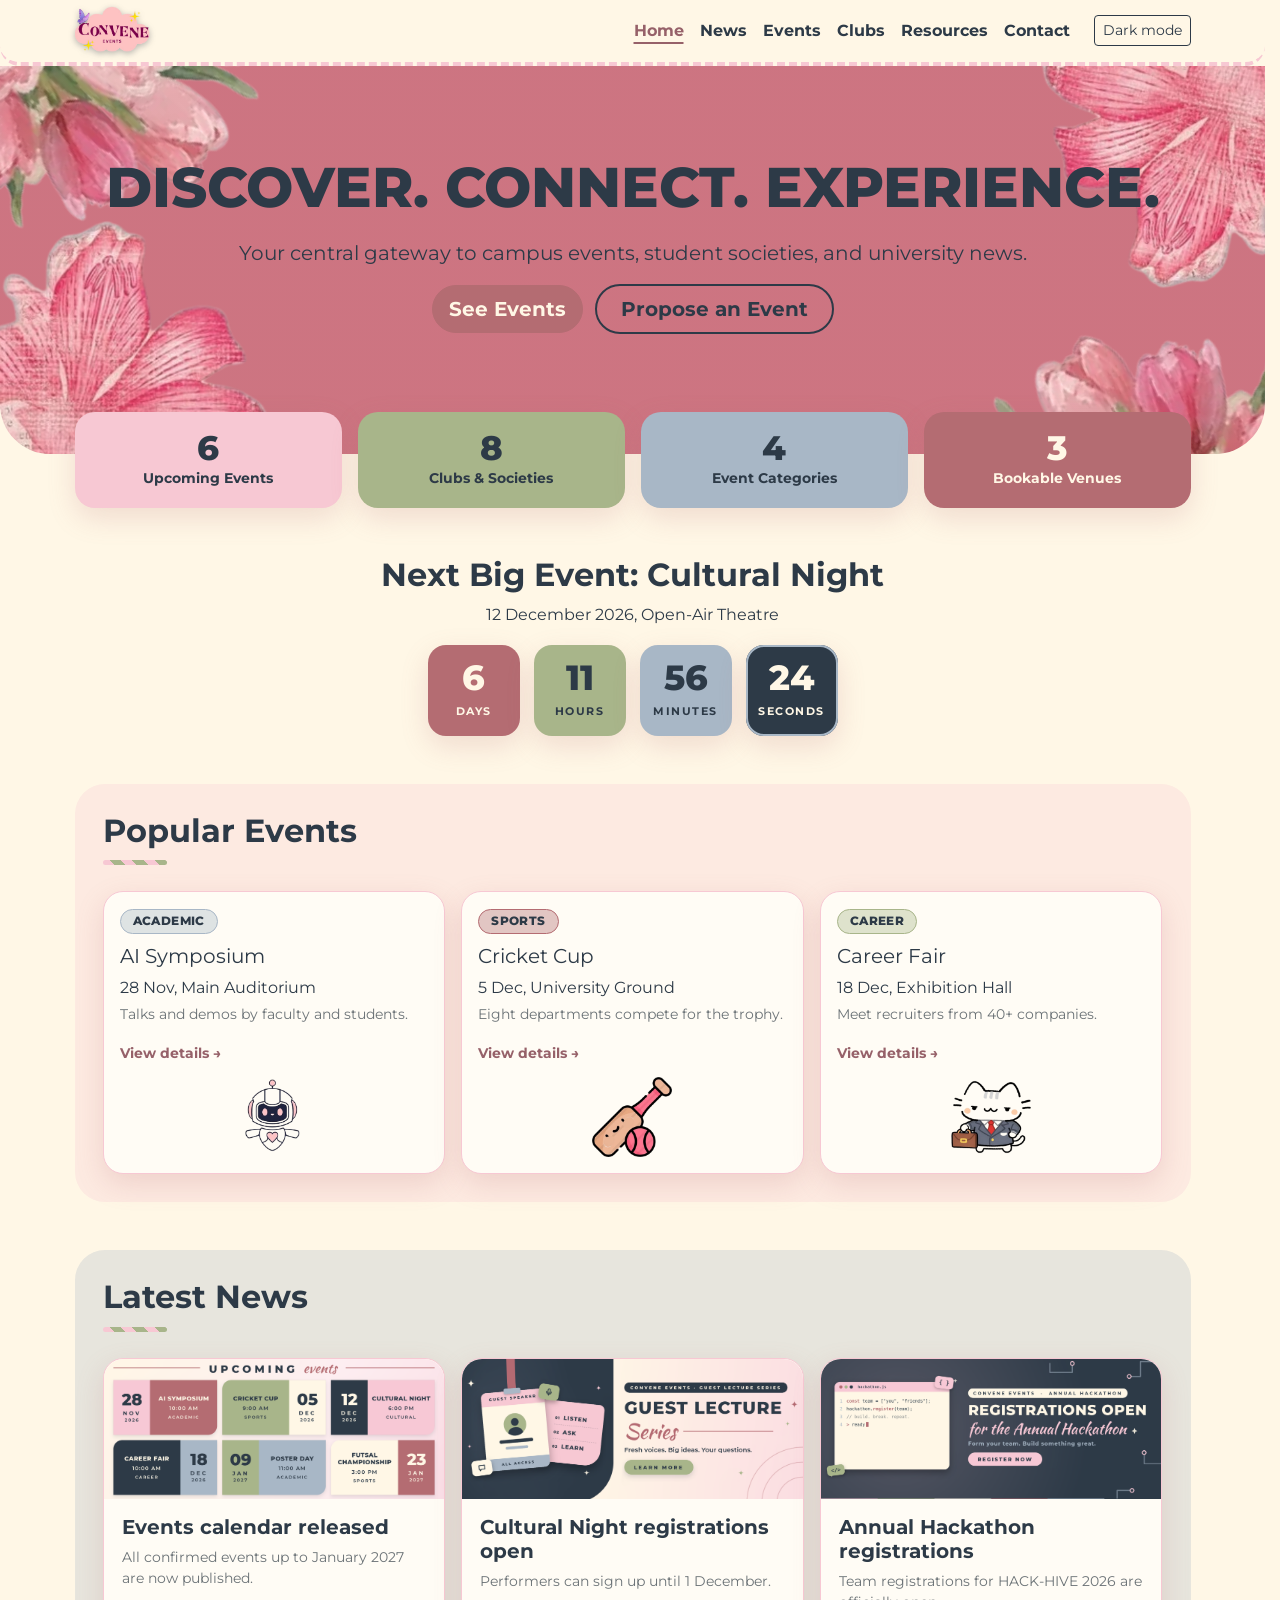
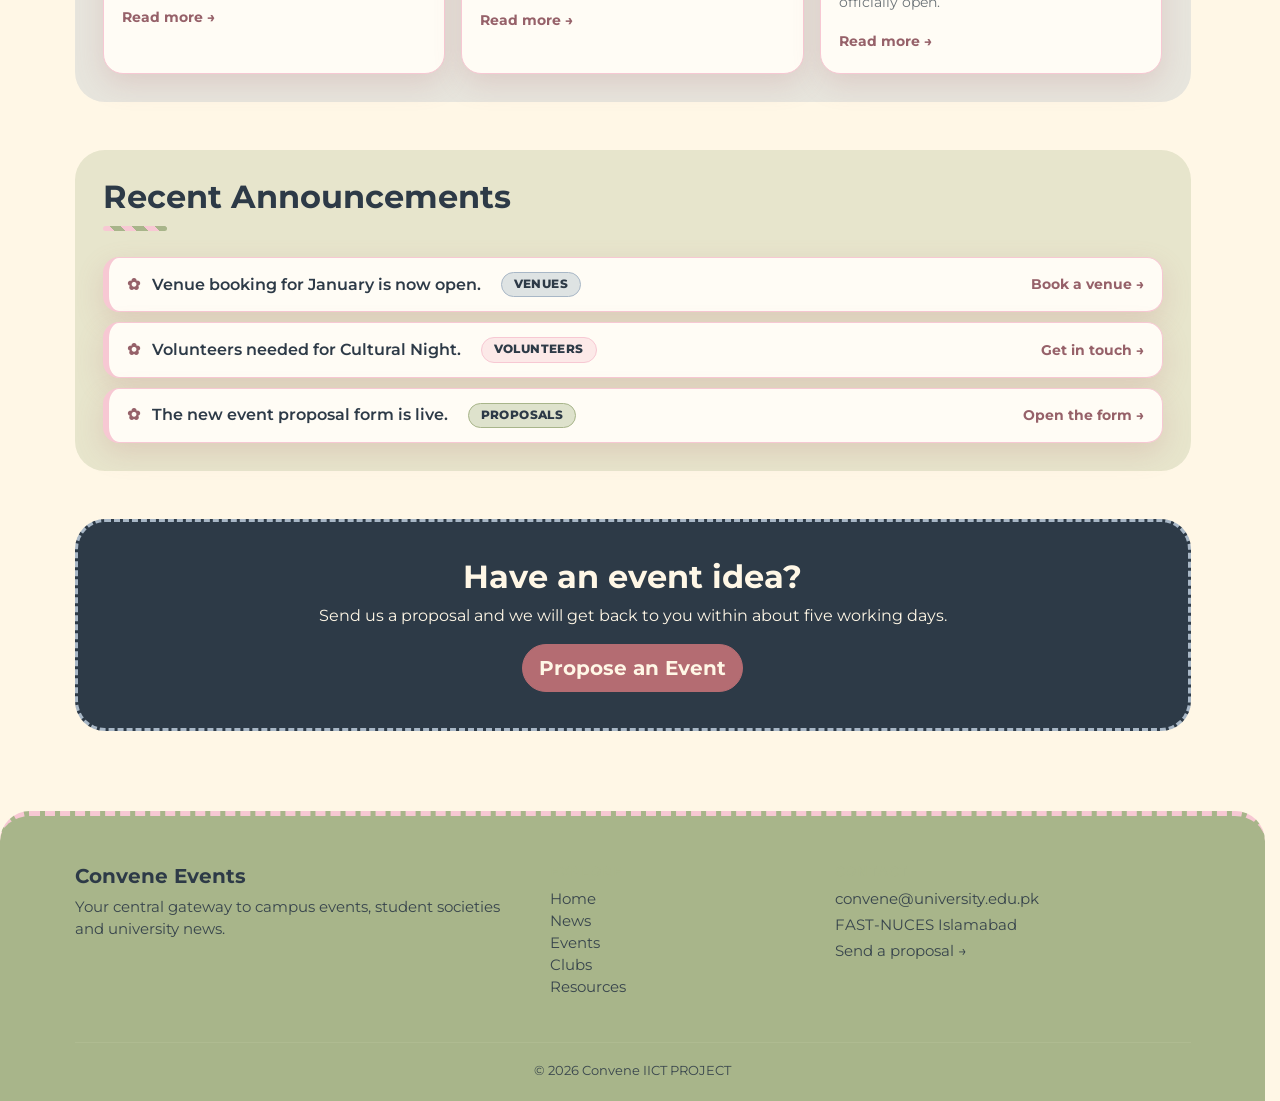
==== commit d25e9314: "new design" ====
--- a/index.html
+++ b/index.html
@@ -6,6 +6,7 @@
   <title>Home | Convene</title>
   <link rel="icon" type="image/png" href="images/log.png">
   <script>
+    document.documentElement.classList.add("js");   // tells CSS that JavaScript is running
     document.documentElement.setAttribute("data-bs-theme", localStorage.getItem("theme") || "light");
   </script>
   <link href="https://fonts.googleapis.com/css2?family=Poppins:wght@600;700&family=Nunito:wght@400;600;700;800&display=swap" rel="stylesheet">
@@ -33,53 +34,139 @@
   </div>
 </nav>
 
-<!--header1-->
+<!--header1: hero with two buttons-->
 <header class="hero text-center">
   <div class="container">
     <h1>DISCOVER. CONNECT. EXPERIENCE.</h1>
     <p class="lead fw-normal">Your central gateway to campus events, student societies, and university news.</p>
     <a href="events.html" class="btn btn-warning btn-lg">See Events</a>
+    <a href="contact.html" class="btn btn-ghost btn-lg ms-2">Propose an Event</a>
   </div>
 </header>
 
 <div class="container">
-  <!--next big event and countdown-->
-  <section class="my-5 text-center">
-    <h2>Next Big Event: Cultural Night</h2>
-    <p>12 December 2026, Open-Air Theatre</p>
-    <div class="fs-2 fw-bold">
-      <span id="days">0</span>d <span id="hours">0</span>h <span id="mins">0</span>m <span id="secs">0</span>s
+
+  <!--NEW: stats strip (numbers count up from 0, see main.js block 3)-->
+  <section class="stats reveal">
+    <div class="row g-3">
+      <div class="col-6 col-md-3"><div class="stat"><strong data-count="6">0</strong><span>Upcoming Events</span></div></div>
+      <div class="col-6 col-md-3"><div class="stat"><strong data-count="8">0</strong><span>Clubs &amp; Societies</span></div></div>
+      <div class="col-6 col-md-3"><div class="stat"><strong data-count="4">0</strong><span>Event Categories</span></div></div>
+      <div class="col-6 col-md-3"><div class="stat"><strong data-count="3">0</strong><span>Bookable Venues</span></div></div>
     </div>
   </section>
 
- <!--popular events-->
-  <section class="my-5">
-<h2>Popular Events</h2>
-<div class="row g-3">
-<div class="col-md-4"><div class="card hover-card h-100"><div class="card-body"><h5>AI Symposium</h5><p>28 Nov, Main Auditorium</p><img src="images/robot.png" alt="" class="card-img-below"></div></div></div>
-<div class="col-md-4"><div class="card hover-card h-100"><div class="card-body"><h5>Cricket Cup</h5><p>5 Dec, University Ground</p><img src="images/cricket.png" alt="" class="card-img-below"></div></div></div>
-<div class="col-md-4"><div class="card hover-card h-100"><div class="card-body"><h5>Career Fair</h5><p>18 Dec, Exhibition Hall</p><img src="images/career-fair.png" alt="" class="card-img-below"></div></div></div>
-</div>
-</section>
-  <!--announcements-->
-  <section class="my-5">
-    <h2>Recent Announcements</h2>
+  <!--next big event and countdown (same ids as before, so main.js still works)-->
+  <section class="my-5 text-center reveal">
+    <h2>Next Big Event: Cultural Night</h2>
+    <p>12 December 2026, Open-Air Theatre</p>
+    <div class="countdown">
+      <div class="unit"><span id="days">0</span><small>Days</small></div>
+      <div class="unit"><span id="hours">0</span><small>Hours</small></div>
+      <div class="unit"><span id="mins">0</span><small>Minutes</small></div>
+      <div class="unit"><span id="secs">0</span><small>Seconds</small></div>
+    </div>
+  </section>
+
+  <!--popular events: now with category tag, short text and link-->
+  <section class="my-5 reveal band band-blush">
+    <h2 class="sec-title">Popular Events</h2>
+    <div class="row g-3">
+      <div class="col-md-4"><div class="card hover-card h-100 cat-academic"><div class="card-body">
+        <span class="tag">Academic</span>
+        <h5>AI Symposium</h5><p class="mb-1">28 Nov, Main Auditorium</p>
+        <p class="meta small">Talks and demos by faculty and students.</p>
+        <a href="events.html" class="card-link">View details &rarr;</a>
+        <img src="images/robot.png" alt="" class="card-img-below">
+      </div></div></div>
+      <div class="col-md-4"><div class="card hover-card h-100 cat-sports"><div class="card-body">
+        <span class="tag">Sports</span>
+        <h5>Cricket Cup</h5><p class="mb-1">5 Dec, University Ground</p>
+        <p class="meta small">Eight departments compete for the trophy.</p>
+        <a href="events.html" class="card-link">View details &rarr;</a>
+        <img src="images/cricket.png" alt="" class="card-img-below">
+      </div></div></div>
+      <div class="col-md-4"><div class="card hover-card h-100 cat-career"><div class="card-body">
+        <span class="tag">Career</span>
+        <h5>Career Fair</h5><p class="mb-1">18 Dec, Exhibition Hall</p>
+        <p class="meta small">Meet recruiters from 40+ companies.</p>
+        <a href="events.html" class="card-link">View details &rarr;</a>
+        <img src="images/career-fair.png" alt="" class="card-img-below">
+      </div></div></div>
+    </div>
+  </section>
+
+  <!--NEW: latest news preview (reuses the carousel pictures from the news page)-->
+  <section class="my-5 reveal band band-sky">
+    <h2 class="sec-title">Latest News</h2>
+    <div class="row g-3">
+      <div class="col-md-4"><div class="card news-card hover-card h-100">
+        <img src="images/img1.png" alt="Events calendar released">
+        <div class="card-body"><h5>Events calendar released</h5><p class="meta small">All confirmed events up to January 2027 are now published.</p><a href="news.html" class="card-link">Read more &rarr;</a></div>
+      </div></div>
+      <div class="col-md-4"><div class="card news-card hover-card h-100">
+        <img src="images/img2.png" alt="Cultural Night registrations open">
+        <div class="card-body"><h5>Cultural Night registrations open</h5><p class="meta small">Performers can sign up until 1 December.</p><a href="news.html" class="card-link">Read more &rarr;</a></div>
+      </div></div>
+      <div class="col-md-4"><div class="card news-card hover-card h-100">
+        <img src="images/img4.png" alt="Annual Hackathon registrations">
+        <div class="card-body"><h5>Annual Hackathon registrations</h5><p class="meta small">Team registrations for HACK-HIVE 2026 are officially open.</p><a href="news.html" class="card-link">Read more &rarr;</a></div>
+      </div></div>
+    </div>
+  </section>
+
+  <!--announcements: each row now has a tag and a link-->
+  <section class="my-5 reveal band band-sage">
+    <h2 class="sec-title">Recent Announcements</h2>
     <ul class="list-group">
-      <li class="list-group-item">Venue booking for January is now open.</li>
-      <li class="list-group-item">Volunteers needed for Cultural Night.</li>
-      <li class="list-group-item">The new event proposal form is live.</li>
+      <li class="list-group-item">Venue booking for January is now open. <span class="tag cat-academic ms-2">Venues</span><a href="resources.html" class="card-link">Book a venue &rarr;</a></li>
+      <li class="list-group-item">Volunteers needed for Cultural Night. <span class="tag cat-cultural ms-2">Volunteers</span><a href="contact.html" class="card-link">Get in touch &rarr;</a></li>
+      <li class="list-group-item">The new event proposal form is live. <span class="tag cat-career ms-2">Proposals</span><a href="contact.html" class="card-link">Open the form &rarr;</a></li>
     </ul>
+  </section>
+
+  <!--NEW: call-to-action band-->
+  <section class="my-5 reveal">
+    <div class="cta-band cta-lagoon">
+      <h2>Have an event idea?</h2>
+      <p class="mb-3">Send us a proposal and we will get back to you within about five working days.</p>
+      <a href="contact.html" class="btn btn-warning btn-lg">Propose an Event</a>
+    </div>
   </section>
 </div>
 
-<!--footer-->
-<footer class="bg-dark text-light text-center py-4 mt-5">
-  <p class="mb-1">Convene Events | convene@university.edu.pk</p>
-  <small>&copy; 2026 Convene IICT PROJECT</small>
+<!--footer: 3 columns (about, quick links, contact)-->
+<footer class="site-footer">
+  <div class="container">
+    <div class="row g-4">
+      <div class="col-md-5">
+        <h5>Convene Events</h5>
+        <p>Your central gateway to campus events, student societies and university news.</p>
+      </div>
+      <div class="col-6 col-md-3">
+        <h6>Explore</h6>
+        <ul class="list-unstyled">
+          <li><a href="index.html">Home</a></li>
+          <li><a href="news.html">News</a></li>
+          <li><a href="events.html">Events</a></li>
+          <li><a href="clubs.html">Clubs</a></li>
+          <li><a href="resources.html">Resources</a></li>
+        </ul>
+      </div>
+      <div class="col-6 col-md-4">
+        <h6>Contact</h6>
+        <p class="mb-1">convene@university.edu.pk</p>
+        <p class="mb-1">FAST-NUCES Islamabad</p>
+        <p><a href="contact.html">Send a proposal &rarr;</a></p>
+      </div>
+    </div>
+    <hr>
+    <p class="text-center mb-0"><small>&copy; 2026 Convene IICT PROJECT</small></p>
+  </div>
 </footer>
 <script src="https://cdn.jsdelivr.net/npm/bootstrap@5.3.3/dist/js/bootstrap.bundle.min.js"></script>
 <script src="js/main.js"></script>
 <!--sparkles cursor animation-->
 <script src="js/sparkles.js"></script>
 </body>
-</html>+</html>
--- a/css/style.css
+++ b/css/style.css
@@ -1,509 +1,327 @@
-/* ===== 1. COLORS: change these to restyle the whole site =====
-   Pastel palette: sage olive (navbar) | light pink (page) | rose + blush (accents) | cream (hero/navbar text) */
+/* =====================================================================
+   CONVENE – style.css
+   Palette: Vanilla Cream, Blush Petal, Rosewood, Sage Leaf, Misty Sky,
+   Midnight Lagoon. Only these 6 colours are used; everything else is
+   made from them with color-mix(), so changing a palette colour on
+   line ~15 restyles the whole site.
+   ===================================================================== */
+
+/* ===== 1. COLOUR VARIABLES (custom properties) =====
+   Step A: the 6 raw palette colours.
+   Step B: "roles" (what each colour is USED for), so the rest of the
+           file says var(--card) instead of a hex code. */
 :root {
-  --primary: #cc6475;   /* soft rose: headings accents, links */
-  --accent:  #f4a3ad;   /* pastel rose: highlights, borders */
-  --dark:    #9aa86e;   /* pastel olive green: navbar, footer */
-  --btn:     #f2a1ab;   /* one pastel color for all filter/action buttons */
-  --btn-hover: #f7bcc4;
-  --btn-text: #5a2a33;
-  --nav-bg:    #fff3d6;   /* navbar: cream */
-  --nav-text:  #3f5230;   /* navbar text: dark green */
-  --nav-hover: #26351b;
-  --cream:   #fff3d6;   /* light cream: navbar + hero text only */
-  --bg:      #fdeef1;   /* light pink page background */
-  --card:    #fff8f9;
-  --text:    #3d1f24;
-  --muted:   #9a6670;
-  --line:    #f6cfd6;   /* blush pink */
-  --shadow:  0 10px 28px rgba(240, 150, 165, 0.22);
-  --hero-from: #ee8aa0; --hero-to: #dc5f7b; --hero-text: #fff3d6; --hero-glass: rgba(255,255,255,.72); --tile: rgba(244,163,173,.38); --tile-num: #3d1f24;
-  --hex: polygon(50% 0, 100% 25%, 100% 75%, 50% 100%, 0 75%, 0 25%);   /* hexagon shape */
-}
-[data-bs-theme="dark"] {      /* dark mode versions */
-  --nav-bg: #3b4529;  --nav-text: #fff3d6;  --nav-hover: #ffffff;
-  --primary: #f4a3ad;  --dark: #6f7c4a;  --bg: #2a1a1e;  --card: #35222a;  --btn: #d98893; --btn-hover: #e9a3ad; --btn-text: #2a1216;
-  --text: #fbe9ec; --hero-from: #7a4450; --hero-to: #a0606d; --hero-text: #fff3d6; --hero-glass: rgba(255,240,242,.08); --tile: rgba(244,163,173,.2); --tile-num: #f9c3cb;  --muted: #d9a9b0;  --line: #4f2f38;  --shadow: 0 10px 28px rgba(0,0,0,0.45);
-}
-
+  /* A. raw palette from the Pinterest swatch */
+  --cream:    #FFF7E6;   /* Vanilla Cream   */
+  --blush:    #F7C8D3;   /* Blush Petal     */
+  --rosewood: #B46C72;   /* Rosewood        */
+  --sage:     #A8B58A;   /* Sage Leaf       */
+  --sky:      #A8B7C6;   /* Misty Sky       */
+  --lagoon:   #2D3A47;   /* Midnight Lagoon */
+
+  /* B. roles (light mode) */
+  --bg:        var(--cream);                                          /* page background */
+  --card:      color-mix(in srgb, var(--cream) 40%, #ffffff);         /* cards = lighter cream */
+  --text:      var(--lagoon);                                         /* body text */
+  --muted:     color-mix(in srgb, var(--lagoon) 70%, var(--cream));   /* grey-ish secondary text */
+  --primary:   color-mix(in srgb, var(--rosewood) 78%, var(--lagoon));/* links/headings accents (dark enough to read) */
+  --accent:    var(--blush);                                          /* borders and highlights */
+  --line:      var(--blush);                                          /* thin borders */
+  --btn:       var(--rosewood); --btn-hover: var(--lagoon);   --btn-text: var(--cream);          /* buttons: rosewood, turn lagoon on hover */
+  --nav-bg:    var(--cream);   --nav-text: var(--lagoon);   --nav-hover: var(--primary);        /* navbar: cream with lagoon text */
+  --foot-bg:   var(--sage);  --foot-text: var(--lagoon);
+  --hero-text: var(--lagoon);   /* hero text: dark on the light pink photo */
+  --hero-tint: rgba(247, 200, 211, .12);   /* blush film: lighter photo = readable dark text */     /* rosewood film laid over the hero photo */
+  --shadow:    0 10px 28px rgba(180, 108, 114, .20);
+}
+
+/* Dark mode: Bootstrap sets data-bs-theme="dark" on <html> (see main.js),
+   so we only re-assign the roles; every rule below keeps using var(--...). */
+[data-bs-theme="dark"] {
+  --bg:        color-mix(in srgb, var(--lagoon) 62%, #000000);
+  --card:      var(--lagoon);
+  --text:      var(--cream);
+  --muted:     color-mix(in srgb, var(--cream) 72%, var(--lagoon));
+  --primary:   var(--blush);
+  --line:      color-mix(in srgb, var(--lagoon) 65%, var(--sky));
+  --btn:       var(--rosewood);  --btn-hover: var(--blush);  --btn-text: var(--cream);
+  --nav-bg:    color-mix(in srgb, var(--lagoon) 80%, #000000);  --nav-text: var(--cream);  --nav-hover: var(--blush);
+  --foot-bg:   color-mix(in srgb, var(--lagoon) 55%, #000000);
+  --foot-text:var(--blush)
+  --hero-tint: rgba(45, 58, 71, .60);        /* lagoon film in dark mode */
+  --hero-text: var(--cream);                 /* light text on the dark film */
+  --shadow:    0 10px 28px rgba(0, 0, 0, .45);
+}
+
+/* ===== 2. BASE TYPOGRAPHY ===== */
 body { font-family: 'Montserrat', sans-serif; background: var(--bg); color: var(--text); font-weight: 400; transition: background .4s, color .4s; }
-
-/* Scale down font weight as headings get smaller */
+html { scrollbar-gutter: stable; }      /* stops the page jumping sideways when a scrollbar appears */
+
+/* Headings get lighter as they get smaller; !important beats Bootstrap's own heading font */
 h1 { font-family: 'Montserrat', sans-serif !important; font-weight: 800 !important; color: var(--text); }
 h2 { font-family: 'Montserrat', sans-serif !important; font-weight: 700 !important; color: var(--text); }
 h3 { font-family: 'Montserrat', sans-serif !important; font-weight: 600 !important; color: var(--text); }
 h4 { font-family: 'Montserrat', sans-serif !important; font-weight: 500 !important; color: var(--text); }
 h5, h6 { font-family: inherit !important; font-weight: 400 !important; color: var(--text); }
-
-/*navigation */
-.navbar-brand { font-family: 'Montserrat', sans-serif; font-weight: 800; }
 a { color: var(--primary); }
 .meta { color: var(--muted); font-weight: 400; }
 
-.sec-title, h2.sec-title { color: var(--primary); margin-bottom: 26px; font-weight: 700; }
-.sec-title::after { content: ""; display: block; width: 64px; height: 5px; border-radius: 5px; background: repeating-linear-gradient(45deg, var(--accent) 0 8px, var(--dark) 8px 16px); margin-top: 10px; }
-
-/* ===== 3. ANIMATIONS (page load) ===== */
+/* Section title with a small striped underline (used on the home page) */
+.sec-title { margin-bottom: 26px; }
+.sec-title::after { content: ""; display: block; width: 64px; height: 5px; border-radius: 5px; margin-top: 10px;
+  background: repeating-linear-gradient(45deg, var(--blush) 0 8px, var(--sage) 8px 16px); }
+
+/* ===== 3. ANIMATIONS ===== */
 @keyframes rise { from { opacity: 0; transform: translateY(30px); } to { opacity: 1; transform: none; } }
-@keyframes float { 0%,100% { transform: translateY(0); } 50% { transform: translateY(-10px); } }
-.rise { animation: rise .9s backwards; }
-.d2 { animation-delay: .25s; }
-.card { animation: rise .7s backwards; }
-
-/* ===== 4. NAVBAR (with a stripe edge) ===== */
-.site-nav { background: var(--dark); border-bottom: 7px solid; border-image: repeating-linear-gradient(45deg, #f4a3ad 0 14px, #9aa86e 14px 28px) 1; }
-.site-nav .navbar-brand { color: var(--accent); letter-spacing: .02em; }
-.site-nav .nav-link { color: var(--cream); font-weight: 600; transition: color .3s; }
-.site-nav .nav-link:hover, .site-nav .nav-link.active { color: var(--accent); }
-.btn-theme { border: 1px solid var(--accent); color: var(--accent); border-radius: 50px; padding: .3rem 1rem; font-weight: 700; }
-.btn-theme:hover { background: var(--accent); color: var(--dark); }
-
-/* ===== 5. BUTTONS ===== */
-.btn { transition: transform .3s, box-shadow .3s, background .3s; }
-.btn:hover { transform: translateY(-4px) scale(1.04); }
-.btn-accent { background: var(--accent); color: #3d1f24; border: 0; border-radius: 50px; padding: .7rem 1.7rem; font-weight: 800; box-shadow: 0 8px 20px rgba(244,163,173,.5); }
-.btn-accent:hover { background: #f7b8c0; color: #3d1f24; box-shadow: 0 12px 26px rgba(244,163,173,.65); }
-.btn-accent.btn-sm { padding: .35rem 1.2rem; }
-/* Bootstrap's warning/dark buttons use the same strawberry color as the filters */
-.btn-warning, .btn-dark {
-  --bs-btn-bg: var(--btn); --bs-btn-border-color: var(--btn); --bs-btn-color: var(--btn-text);
-  --bs-btn-hover-bg: var(--btn-hover); --bs-btn-hover-border-color: var(--btn-hover); --bs-btn-hover-color: var(--btn-text);
-  --bs-btn-active-bg: var(--btn-hover); --bs-btn-active-border-color: var(--btn-hover); --bs-btn-active-color: var(--btn-text);
-  border-radius: 50px; font-weight: 700;
-}
-
-/* ===== 6. HERO + PAGE BANNERS (blush-to-rose gradient) ===== */
-.hero, .page-banner { position: relative; overflow: hidden; color: var(--hero-text); }
-.hero { padding: 90px 0 110px; border-radius: 0 0 50px 50px; }
-.page-banner { padding: 56px 0 64px; border-radius: 0 0 40px 40px; }
-.hero .container, .page-banner .container { position: relative; z-index: 1; }
-.hero h1, .hero h3, .page-banner h1 { color: var(--hero-text); }
-.hero { text-shadow: 0 1px 4px rgba(90,42,51,.35); }   /* keeps cream text readable on pastel pink */
-.hero .btn { text-shadow: none; }
-.hero h1 { font-size: clamp(2.2rem, 5vw, 3.5rem); line-height: 1.12; margin-bottom: 1.2rem; }
-.tag { display: inline-block; background: var(--dark); color: var(--cream); padding: 6px 18px; border-radius: 50px; font-size: .9rem; font-weight: 700; margin-bottom: 20px; }
-.btn-ghost { border: 2px solid var(--hero-text); color: var(--hero-text); border-radius: 50px; padding: .65rem 1.7rem; font-weight: 800; }
-.btn-ghost:hover { background: var(--hero-text); color: var(--hero-from); }
-.glass { background: var(--hero-glass); backdrop-filter: blur(12px); border: 2px solid var(--accent); border-radius: 26px; padding: 28px; box-shadow: var(--shadow); }
-.count { display: grid; grid-template-columns: repeat(4, 1fr); gap: 10px; text-align: center; margin-top: 18px; font-size: .85rem; font-weight: 700; }
-.count div { background: var(--tile); border-radius: 14px; padding: 12px 4px; }
-.count b { display: block;font: 800 2rem 'Montserrat', sans-serif; color: var(--tile-num); }
-
-/* hero background: the image only (no gradient or solid color) */
-.hero {
-  background: url('../images/bg.png') center / cover no-repeat;   /* css/ folder -> ../images/ */
-}
-
-/* ===== 7. CARDS ===== */
-.card { --bs-card-bg: var(--card); --bs-card-color: var(--text); border: 1px solid var(--line); border-radius: 20px; box-shadow: var(--shadow); transition: transform .3s, box-shadow .3s; }
-.hover-card:hover, .ev:hover { transform: translateY(-8px); box-shadow: 0 18px 38px rgba(240,150,165,.4); }
-.date-badge { display: flex; align-items: center; justify-content: center; text-align: center; width: 78px; height: 86px; padding: 0 14px; clip-path: var(--hex); background: var(--accent); color: #3d1f24; font-weight: 800; line-height: 1.15; margin-bottom: 14px; }
-.announce { --bs-list-group-bg: var(--card); --bs-list-group-color: var(--text); --bs-list-group-border-color: var(--line); }
-.announce li { border-left: 6px solid var(--accent); padding: 16px; }
-
-/* ===== 8. EVENTS PAGE ===== */
-.ev { --c: #f4a3ad; overflow: hidden; background-image: linear-gradient(var(--c), var(--c)); background-size: 100% 7px; background-repeat: no-repeat; }
-.cat-academic { --c: #a8b67f; }   /* pastel olive */
-.cat-cultural { --c: #f4a3ad; }   /* pastel rose  */
-.cat-sports   { --c: #e98a96; }   /* deeper pastel rose */
-.cat-career   { --c: #e8d48c; }   /* pastel butter */
-.pill { background: color-mix(in srgb, var(--c) 18%, transparent); color: var(--c); font-weight: 800; padding: 4px 14px; border-radius: 50px; font-size: .85rem; }
-.extra { max-height: 0; opacity: 0; overflow: hidden; transition: max-height .5s, opacity .4s; }   /* hidden until hover */
-.ev:hover .extra { max-height: 90px; opacity: 1; }
-/* filter buttons: all one strawberry color; the active one gets a ring */
-.filter { border: 2px solid var(--btn); background: var(--btn); color: var(--btn-text); border-radius: 50px; padding: .45rem 1.3rem; font-weight: 800; transition: all .3s; }
-.filter:hover { background: var(--btn-hover); border-color: var(--btn-hover); color: var(--btn-text); }
-.filter.active { background: var(--btn); border-color: var(--btn); color: var(--btn-text); box-shadow: 0 0 0 3px var(--bg), 0 0 0 6px var(--btn); }
-.modal-content { --bs-modal-bg: var(--card); --bs-modal-color: var(--text); border-radius: 22px; border-top: 7px solid var(--accent); }
-
-/* ===== 9. NEWS: accordion + carousel ===== */
-.accordion { --bs-accordion-bg: var(--card); --bs-accordion-color: var(--text); --bs-accordion-btn-bg: var(--card); --bs-accordion-btn-color: var(--text);
-  --bs-accordion-border-color: var(--line); --bs-accordion-active-bg: var(--accent); --bs-accordion-active-color: #db8190; --bs-accordion-btn-focus-box-shadow: none; }
-.accordion-button { font-weight: 700; }
-.accordion-item { border-radius: 16px !important; overflow: hidden; margin-bottom: 12px; border: 1px solid var(--line); }
-.carousel { border-radius: 26px; overflow: hidden; box-shadow: var(--shadow); border: 4px solid var(--accent); }
-
-/* ===== 10. CLUBS: each type has its own style ===== */
-.club-section { --c: #cc6475; padding: 28px; margin-bottom: 32px; border-radius: 24px; }
-.club-section h2 { color: var(--c); margin-bottom: 18px; }
-.technical { --c: #a8b67f; border: 2px dashed var(--c); }
-.arts      { --c: #f4a3ad; background: rgba(244,163,173,.12); border-left: 10px solid var(--c); }
-.sports    { --c: #e98a96; border-top: 6px solid var(--c); border-bottom: 6px solid var(--c); }
-.welfare   { --c: #e8d48c; background: rgba(246,231,184,.5); border-radius: 40px; }
-.club { display: flex; gap: 16px; align-items: center; background: var(--card); padding: 16px; border-radius: 18px; margin-bottom: 12px; box-shadow: var(--shadow); transition: transform .3s; }
-.club:hover { transform: translateX(10px); }
-.logo { flex: 0 0 58px; height: 64px; clip-path: var(--hex); background: var(--c); color: #fff; display: grid; place-items: center; font: 800 1.4rem 'Montserrat', sans-serif; text-transform: uppercase; transition: transform .5s; }
-.club:hover .logo { transform: rotate(360deg) scale(1.1); }
-.club h5 { margin: 0; transition: color .3s; }
-.club:hover h5 { color: var(--c); }
-
-/* ===== 11. RESOURCES: tabs ===== */
-.nav-tabs { --bs-nav-tabs-border-color: var(--line); --bs-nav-tabs-link-active-bg: var(--card); --bs-nav-tabs-link-active-color: var(--primary); --bs-nav-tabs-link-active-border-color: var(--line) var(--line) var(--card); }
-.nav-tabs .nav-link { color: var(--muted); font-weight: 800; }
-.tab-content { background: var(--card); border: 1px solid var(--line); border-top: 0; border-radius: 0 0 20px 20px; padding: 28px; box-shadow: var(--shadow); }
-
-/* ===== 12. CONTACT FORM ===== */
-.form-control { background: var(--card); color: var(--text); border: 1px solid var(--line); border-radius: 14px; padding: .7rem 1rem; }
-.form-control:focus { background: var(--card); color: var(--text); border-color: var(--accent); box-shadow: 0 0 0 .22rem rgba(244,163,173,.45); }
-.error { color: #c0392b; font-size: .9rem; min-height: 1.3rem; margin-bottom: 8px; }
-.map { width: 100%; height: 100%; min-height: 380px; border: 4px solid var(--accent); border-radius: 26px; box-shadow: var(--shadow); }
-
-/* ===== 13. FOOTER ===== */
-.site-footer { background: var(--dark); color: var(--cream); padding: 48px 0 20px; margin-top: 80px; border-radius: 40px 40px 0 0; border-top: 7px solid; border-image: repeating-linear-gradient(45deg, #f4a3ad 0 14px, #9aa86e 14px 28px) 1; }
-.site-footer h5, .site-footer h6 { color: var(--cream); }
-.site-footer a { color: var(--cream); text-decoration: none; }
-.site-footer a:hover { text-decoration: underline; }
-
-/* ===== 14. RESPONSIVE ===== */
-@media (max-width: 768px) {
-  .hero { padding: 60px 0 80px; border-radius: 0 0 30px 30px; }
-  .club-section { padding: 16px; }
-  .count b { font-size: 1.5rem; }
-}
-@media (prefers-reduced-motion: reduce) { * { animation: none !important; transition: none !important; } .sparkle { display: none; } }
-/* navbar: cream background, dark green text, no border. footer stays olive green */
-.navbar.bg-dark { background-color: var(--nav-bg) !important; }
-footer.bg-dark { background-color: var(--dark) !important; }
-.navbar { border-bottom: 0; }
+.card { animation: rise .7s backwards; }                 /* every card slides up when the page loads */
+
+/* Scroll reveal: main.js adds .visible when the element enters the screen.
+   "html.js" means: only hide things if JavaScript is running (so nothing is lost if JS fails). */
+html.js .reveal { opacity: 0; transform: translateY(26px); transition: opacity .7s ease, transform .7s ease; }
+html.js .reveal.visible { opacity: 1; transform: none; }
+
+/* ===== 4. NAVBAR ===== */
+.navbar.bg-dark { background-color: var(--nav-bg) !important; }   /* override Bootstrap's dark navbar */
+.navbar { --bs-navbar-padding-y: .3rem; border-bottom: 4px dashed var(--accent) !important; border-radius: 0 0 20px 20px; }
+.navbar-brand { padding: 0; }
+.navbar-brand img { height: 52px; width: auto; filter: drop-shadow(0 2px 3px rgba(45, 58, 71, .35)); }
 .navbar .nav-link { color: var(--nav-text); font-weight: 700; }
 .navbar .nav-link:hover, .navbar .nav-link.active { color: var(--nav-hover); }
 .navbar .nav-link.active { text-decoration: underline; text-decoration-thickness: 2px; text-underline-offset: 6px; }
 #themeBtn { color: var(--nav-text); border-color: var(--nav-text); }
 #themeBtn:hover { background: var(--nav-text); color: var(--nav-bg); }
 .navbar-toggler { border-color: var(--nav-text); }
-.navbar-toggler-icon { background-image: url("data:image/svg+xml,%3csvg xmlns='http://www.w3.org/2000/svg' viewBox='0 0 30 30'%3e%3cpath stroke='%233f5230' stroke-linecap='round' stroke-miterlimit='10' stroke-width='2' d='M4 7h22M4 15h22M4 23h22'/%3e%3c/svg%3e"); }
-
-html {
-  scrollbar-gutter: stable;
-}
-
-/* ===== 10. CLUBS & SOCIETIES (Cute Pastel Aesthetic) ===== */
-.club-section {
-  padding: 30px;
-  margin-bottom: 32px;
-  border-radius: 28px;
-  background: var(--card);
-  box-shadow: 0 8px 24px rgba(240, 150, 165, 0.1);
-  border: 1px solid var(--line);
-  transition: transform 0.3s ease, box-shadow 0.3s ease;
-}
-
-.club-section:hover {
-  box-shadow: 0 12px 32px rgba(240, 150, 165, 0.18);
-}
-
-/* Category Headers & Icons */
-.club-section h2 {
-  display: inline-flex;
-  align-items: center;
-  gap: 8px;
-  font-size: 1.35rem;
-  font-weight: 800;
-  padding: 6px 18px;
-  border-radius: 50px;
-  margin-bottom: 22px;
-}
-
-/* Theme Variances */
-.technical {
-  border: 2px dashed #6d8134;
-  background: rgba(110, 73, 94, 0.056);
-}
-.technical h2 {
-  color: #ba0f0f6b;
-  background: rgba(243, 188, 198, 0.451);
-}
-.technical h2::before {
-  content: "";
-  display: inline-block;
-  width: 24px;                  /* Fixed width */
-  height: 24px;                 /* Fixed height */
-  background-image: url("../images/laptop2.png"); /* Check your image file path */
-  background-size: contain;
-  background-repeat: no-repeat;
-  background-position: center;
-  flex-shrink: 0;               /* Prevents the image from squishing */
-  margin-right: 6px;
-  filter: drop-shadow(0px 2px 3px rgba(51, 16, 23, 0.35));
-}
-
-.arts {
-  border: 2px dashed #f4a3ad;
-  background: rgba(244, 163, 173, 0.1);
-}
-.arts h2 {
-  color: #b5566a;
-  background: rgba(244, 163, 173, 0.3);
-}
-.arts h2::before {
-  content: "";
-  display: inline-block;
-  width: 26px;                  /* Fixed width */
-  height: 26px;                 /* Fixed height */
-  background-image: url("../images/art.png"); /* Check your image file path */
-  background-size: contain;
-  background-repeat: no-repeat;
-  background-position: center;
-  flex-shrink: 0;               /* Prevents the image from squishing */
-  margin-right: 6px;
-  filter: drop-shadow(0px 2px 3px rgba(51, 16, 23, 0.35));
-}
-
-.sports {
-  border: 2px dashed #e98a96;
-  background: rgba(233, 138, 150, 0.08);
-}
-.sports h2 {
-  color: #a8445a;
-  background: rgba(233, 138, 150, 0.28);
-}
-/* using my custom local image before the sports section header*/
-.sports h2::before {
-  content: "";
-  display: inline-block;
-  width: 24px;                  /* Fixed width */
-  height: 24px;                 /* Fixed height */
-  background-image: url("../images/football.png"); /* Check your image file path */
-  background-size: contain;
-  background-repeat: no-repeat;
-  background-position: center;
-  flex-shrink: 0;               /* Prevents the image from squishing */
-  margin-right: 6px;
-  filter: drop-shadow(0px 1px 2px rgba(142, 43, 62, 0.35));
-}
-
-.welfare {
-  border: 2px dashed #e8d48c;
-  background: rgba(246, 231, 184, 0.35);
-}
-.welfare h2 {
-  color: #7a6a1f;
-  background: rgba(246, 231, 184, 0.9);
-}
-.welfare h2::before {
-  content: "";
-  display: inline-block;
-  width: 24px;                  /* Fixed width */
-  height: 24px;                 /* Fixed height */
-  background-image: url("../images/bandage.png"); /* Check your image file path */
-  background-size: contain;
-  background-repeat: no-repeat;
-  background-position: center;
-  flex-shrink: 0;               /* Prevents the image from squishing */
-  margin-right: 6px;
-  filter: drop-shadow(0px 1px 2px rgba(142, 43, 62, 0.35));
-}
-
-/* Cute Individual Club Cards */
-.club {
-  display: flex;
-  align-items: center;
-  justify-content: space-between;
-  gap: 16px;
-  background: #ffffff;
-  padding: 16px 22px;
-  border-radius: 20px;
-  margin-bottom: 14px;
-  border: 1px solid rgba(246, 207, 214, 0.8);
-  box-shadow: 0 4px 14px rgba(240, 150, 165, 0.08);
-  transition: all 0.3s cubic-bezier(0.34, 1.56, 0.64, 1);
-}
-
-.club:last-child {
-  margin-bottom: 0;
-}
-
-.club:hover {
-  transform: translateY(-3px) scale(1.008);
-  box-shadow: 0 8px 22px rgba(240, 150, 165, 0.22);
-  border-color: var(--accent);
-}
-
-.club h5 {
-  font-weight: 800;
-  font-size: 1.05rem;
-  color: var(--text);
-  margin: 0 0 4px 0;
-}
-
-.club p {
-  margin: 0;
-  font-size: 0.9rem;
-  color: var(--muted);
-}
-
-/* Optional Email Badge styling if wrapped in a span/code tag */
-.club .email-tag {
-  display: inline-block;
-  font-size: 0.8rem;
-  font-weight: 700;
-  background: var(--bg);
-  color: var(--primary);
-  padding: 4px 10px;
-  border-radius: 50px;
-  border: 1px solid var(--line);
-  margin-left: 8px;
-}
-
-/*custom sparkle effect*/
-.sparkle { position: fixed; z-index: 9999; pointer-events: none; clip-path: polygon(50% 0, 62% 38%, 100% 50%, 62% 62%, 50% 100%, 38% 62%, 0 50%, 38% 38%);
-  animation: sparkle 0.9s ease-out forwards; }
+/* the hamburger icon is an SVG; currentColor trick isn't possible in a background image, so use a mask */
+.navbar-toggler-icon { background-image: none; background-color: var(--nav-text);
+  -webkit-mask: url("data:image/svg+xml,%3csvg xmlns='http://www.w3.org/2000/svg' viewBox='0 0 30 30'%3e%3cpath stroke='black' stroke-linecap='round' stroke-miterlimit='10' stroke-width='2' d='M4 7h22M4 15h22M4 23h22'/%3e%3c/svg%3e") center / contain no-repeat;
+          mask: url("data:image/svg+xml,%3csvg xmlns='http://www.w3.org/2000/svg' viewBox='0 0 30 30'%3e%3cpath stroke='black' stroke-linecap='round' stroke-miterlimit='10' stroke-width='2' d='M4 7h22M4 15h22M4 23h22'/%3e%3c/svg%3e") center / contain no-repeat; }
+
+/* ===== 5. BUTTONS ===== */
+.btn { transition: transform .3s, box-shadow .3s, background .3s; }
+.btn:hover { transform: translateY(-4px) scale(1.04); }
+/* Bootstrap's warning/dark buttons all share one palette colour */
+.btn-warning, .btn-dark {
+  --bs-btn-bg: var(--btn); --bs-btn-border-color: var(--btn); --bs-btn-color: var(--btn-text);
+  --bs-btn-hover-bg: var(--btn-hover); --bs-btn-hover-border-color: var(--btn-hover); --bs-btn-hover-color: var(--btn-text);
+  --bs-btn-active-bg: var(--btn-hover); --bs-btn-active-border-color: var(--btn-hover); --bs-btn-active-color: var(--btn-text);
+  border-radius: 50px; font-weight: 700;
+}
+.btn-ghost { border: 2px solid var(--hero-text); color: var(--hero-text); border-radius: 50px; padding: .5rem 1.5rem; font-weight: 700; background: transparent; }
+.btn-ghost:hover { background: var(--hero-text); color: var(--bg); }   /* swaps text and background colours */
+.cta-band:not(.cta-lagoon) .btn-ghost { border-color: var(--lagoon); color: var(--lagoon); }   /* cream outline would vanish on the sage band */
+.cta-band:not(.cta-lagoon) .btn-ghost:hover { background: var(--lagoon); color: var(--cream); }
+
+/* ===== 6. HERO (home) + PAGE BANNER (inner pages) ===== */
+.hero, .page-banner { position: relative; overflow: hidden; color: var(--hero-text); }
+.hero { padding: 90px 0 120px; border-radius: 0 0 50px 50px; color: var(--hero-text);
+  /* two backgrounds stacked: the tint film on top, the flower photo underneath */
+  background: linear-gradient(var(--hero-tint), var(--hero-tint)), url('../images/bg.png') center / cover no-repeat; }
+[data-bs-theme="dark"] .hero { text-shadow: 0 1px 4px rgba(0, 0, 0, .4); }   /* shadow only needed on the dark version */
+.hero h1 { color: var(--hero-text); font-size: clamp(2.2rem, 5vw, 3.5rem); line-height: 1.12; margin-bottom: 1.2rem; }
+.hero .container, .page-banner .container { position: relative; z-index: 1; }
+
+.page-banner { padding: 40px 0 46px; border-radius: 0 0 40px 40px;
+  background: linear-gradient(120deg, var(--blush), var(--sky)); color: var(--lagoon); }   /* two palette colours, no photo */
+[data-bs-theme="dark"] .page-banner { background: linear-gradient(120deg, var(--rosewood), var(--lagoon)); color: var(--cream); }
+.page-banner h1 { color: inherit; font-size: clamp(1.9rem, 4vw, 2.8rem); margin-bottom: .5rem; }
+.page-banner p { color: inherit; opacity: .9; margin: 0 auto; max-width: 640px; }
+/* decorative dashed ring in the banner corner */
+.page-banner::after { content: ""; position: absolute; right: -60px; top: -60px; width: 220px; height: 220px;
+  border: 5px dashed color-mix(in srgb, var(--rosewood) 55%, transparent); border-radius: 50%; }
+.page-banner::before { content: ""; position: absolute; left: -40px; bottom: -70px; width: 170px; height: 170px;
+  border-radius: 50%; background: color-mix(in srgb, var(--sage) 55%, transparent); }   /* sage circle, bottom-left */
+
+/* ===== 7. STATS STRIP (home, overlaps the hero) ===== */
+.stats { margin-top: -58px; position: relative; z-index: 2; }
+.stat { background: var(--t, var(--blush)); color: var(--lagoon); border-radius: 20px; padding: 18px 10px; text-align: center; box-shadow: var(--shadow); height: 100%; }
+.stat strong { display: block; font-size: 2.1rem; font-weight: 800; line-height: 1.1; }
+.stat span { font-size: .85rem; font-weight: 700; }
+.stats .row > :nth-child(1) .stat { --t: var(--blush); }
+.stats .row > :nth-child(2) .stat { --t: var(--sage); }
+.stats .row > :nth-child(3) .stat { --t: var(--sky); }
+.stats .row > :nth-child(4) .stat { --t: var(--rosewood); color: var(--cream); }   /* cream text on the dark tile */
+
+/* ===== 8. COUNTDOWN TILES (home) ===== */
+.countdown { display: flex; gap: 14px; justify-content: center; flex-wrap: wrap; margin-top: 18px; }
+.countdown .unit { background: var(--t, var(--rosewood)); color: var(--lagoon); min-width: 92px; padding: 14px 10px; border-radius: 18px; text-align: center; box-shadow: var(--shadow); }
+.countdown .unit span { display: block; font-size: 2.2rem; font-weight: 800; line-height: 1.1; }
+.countdown .unit small { font-size: .7rem; letter-spacing: 1.5px; text-transform: uppercase; font-weight: 700; }
+.countdown .unit:nth-child(1) { --t: var(--rosewood); color: var(--cream); }
+.countdown .unit:nth-child(2) { --t: var(--sage); }
+.countdown .unit:nth-child(3) { --t: var(--sky); }
+.countdown .unit:nth-child(4) { --t: var(--lagoon); color: var(--cream); outline: 2px solid var(--sky); outline-offset: -2px; }
+
+/* Soft coloured panels behind whole sections: --c is the palette colour, mixed 28% into the page colour */
+.band { --c: var(--blush); padding: 28px; border-radius: 30px; background: color-mix(in srgb, var(--c) 28%, var(--bg)); }
+.band-blush { --c: var(--blush); }  .band-sky { --c: var(--sky); }  .band-sage { --c: var(--sage); }
+
+/* ===== 9. CARDS (shared by every page) ===== */
+.card { --bs-card-bg: var(--card); --bs-card-color: var(--text); border: 1px solid var(--line); border-radius: 20px; box-shadow: var(--shadow); transition: transform .3s, box-shadow .3s; }
+.hover-card:hover, .event .card:hover { transform: translateY(-8px); box-shadow: 0 18px 38px rgba(180, 108, 114, .32); }
+.card-img-below { display: block; width: 80px; height: 80px; object-fit: contain; margin: 12px auto 0; }
+
+/* Category colours: each class only sets --c, and every other rule reads var(--c) */
+.cat-academic { --c: var(--sky); }
+.cat-cultural { --c: var(--blush); }
+.cat-sports   { --c: var(--rosewood); }
+.cat-career   { --c: var(--sage); }
+.tag { display: inline-block; background: color-mix(in srgb, var(--c, var(--blush)) 38%, transparent); color: var(--text);
+  border: 1.5px solid var(--c, var(--blush)); padding: 3px 12px; border-radius: 50px; font-size: .72rem; font-weight: 800; letter-spacing: .4px; text-transform: uppercase; margin-bottom: 10px; }
+.card-link { font-weight: 700; font-size: .85rem; text-decoration: none; }
+.card-link:hover { text-decoration: underline; }
+
+/* ===== 10. HOME: news preview cards + call-to-action band ===== */
+.news-card img { width: 100%; height: 140px; object-fit: cover; border-radius: 20px 20px 0 0; }
+.news-card .card-body { padding: 16px 18px 20px; }
+.news-card h5 { font-weight: 700 !important; }
+.cta-band { background: linear-gradient(135deg, var(--sage), color-mix(in srgb, var(--sage) 70%, var(--sky))); color: var(--lagoon);
+  border-radius: 30px; padding: 36px 28px; text-align: center; border: 3px dashed color-mix(in srgb, var(--cream) 70%, transparent); }
+.cta-band h2 { color: var(--lagoon); }
+.cta-lagoon { background: var(--lagoon); color: var(--cream); border-color: var(--sky); }   /* dark call-to-action (home) */
+.cta-lagoon h2 { color: var(--cream); }
+[data-bs-theme="dark"] .cta-band { background: color-mix(in srgb, var(--sage) 38%, var(--lagoon)); color: var(--cream); }
+[data-bs-theme="dark"] .cta-lagoon { background: color-mix(in srgb, var(--lagoon) 70%, #000); }
+[data-bs-theme="dark"] .cta-band h2 { color: var(--cream); }
+
+/* ===== 11. ANNOUNCEMENT LIST (home) ===== */
+.list-group { display: flex; flex-direction: column; gap: 10px; border: 0; }
+.list-group-item { background: var(--card) !important; color: var(--text) !important; border: 1.5px solid var(--line) !important;
+  border-left: 6px solid var(--accent) !important; border-radius: 16px !important; padding: 14px 18px !important; font-weight: 600;
+  box-shadow: var(--shadow); transition: transform .2s; display: flex; align-items: center; gap: 12px; flex-wrap: wrap; }
+.list-group-item::before { content: "✿"; color: var(--primary); }
+.list-group-item .tag { margin: 0; }
+.list-group-item .card-link { margin-left: auto; }
+.list-group-item:hover { transform: translateX(6px); }
+
+/* ===== 12. EVENTS PAGE ===== */
+.event .card { overflow: hidden; background-image: linear-gradient(var(--c), var(--c)); background-size: 100% 7px; background-repeat: no-repeat; }  /* coloured top bar */
+.event .card-body { position: relative; padding-top: 22px; }
+.event-icon { position: absolute; top: 14px; right: 24px; width: 98px; height: 88px; object-fit: contain; }
+.extra { max-height: 0; opacity: 0; overflow: hidden; transition: max-height .5s, opacity .4s; }
+.event:hover .extra { max-height: 90px; opacity: 1; }                       /* description appears on hover */
+@media (hover: none) { .extra { max-height: none; opacity: 1; } }          /* phones have no hover, so always show it */
+
+.toolbar { display: flex; flex-wrap: wrap; gap: 14px; align-items: center; justify-content: space-between; }
+.filter { border: 2px solid var(--btn); background: var(--btn); color: var(--btn-text); border-radius: 50px; padding: .45rem 1.3rem; font-weight: 800; transition: all .3s; }
+.filter:hover { background: var(--btn-hover); border-color: var(--btn-hover); color: var(--btn-text); }
+.filter.active { box-shadow: 0 0 0 3px var(--bg), 0 0 0 6px var(--btn); }      /* ring on the selected filter */
+.search-box { max-width: 280px; }
+.result-count { color: var(--muted); font-weight: 600; font-size: .9rem; }
+.empty-msg { text-align: center; padding: 40px 0; color: var(--muted); font-weight: 600; }
+.modal-content { --bs-modal-bg: var(--card); --bs-modal-color: var(--text); border-radius: 22px; border-top: 7px solid var(--accent); }
+
+/* ===== 13. NEWS PAGE ===== */
+.carousel { border-radius: 26px; overflow: hidden; box-shadow: var(--shadow); border: 4px solid var(--accent); }
+.carousel-item { height: 320px; background: linear-gradient(135deg, var(--accent), var(--rosewood)); }   /* fixed height stops squashing */
+.carousel-item img { width: 100%; height: 100%; object-fit: cover; }
+.accordion { --bs-accordion-bg: var(--card); --bs-accordion-color: var(--text); --bs-accordion-btn-bg: var(--card); --bs-accordion-btn-color: var(--text);
+  --bs-accordion-border-color: var(--line); --bs-accordion-active-bg: var(--blush); --bs-accordion-active-color: var(--lagoon); --bs-accordion-btn-focus-box-shadow: none; }
+.accordion-item { border: 1.5px solid var(--line) !important; border-left: 6px solid var(--accent) !important; border-radius: 20px !important; overflow: hidden;
+  margin-bottom: 14px; box-shadow: 0 6px 18px rgba(180, 108, 114, .14); transition: transform .2s, box-shadow .2s; }
+.accordion-item:hover { transform: translateX(6px); box-shadow: 0 10px 24px rgba(180, 108, 114, .25); }
+.accordion-button { font-weight: 700; padding: 16px 22px; gap: 10px; }
+.accordion-button::before { content: "✿"; color: var(--primary); font-size: 1.1rem; }
+.accordion-button:not(.collapsed)::before { color: var(--lagoon); }
+.accordion-button .tag { margin: 0; }
+.accordion-body { padding: 16px 24px; line-height: 1.6; }
+.side-card { padding: 22px; }
+.side-card h3 { font-size: 1.15rem; }
+.deadline { display: flex; gap: 12px; align-items: flex-start; padding: 10px 0; border-bottom: 1px dashed var(--line); }
+.deadline:last-child { border-bottom: 0; }
+.deadline b { flex: 0 0 74px; background: var(--c, var(--blush)); color: var(--lagoon); border-radius: 12px; text-align: center; padding: 6px 4px; font-size: .78rem; font-weight: 800; }
+.deadline:nth-child(2) b { --c: var(--sky); }  .deadline:nth-child(3) b { --c: var(--sage); }  .deadline:nth-child(4) b { --c: var(--blush); }
+.deadline:nth-child(5) b { --c: var(--rosewood); color: var(--cream); }
+
+/* ===== 14. CLUBS PAGE (each category has its own colour via --c) ===== */
+.technical { --c: var(--sky); }
+.arts      { --c: var(--blush); }
+.sports    { --c: var(--rosewood); }
+.welfare   { --c: var(--sage); }
+.club-section { padding: 30px; margin-bottom: 32px; border-radius: 28px; border: 2px dashed var(--c);
+  background: color-mix(in srgb, var(--c) 14%, var(--card)); box-shadow: 0 8px 24px rgba(180, 108, 114, .1); }
+.club-section h2 { display: inline-flex; align-items: center; gap: 8px; font-size: 1.3rem; font-weight: 800 !important; padding: 6px 18px; border-radius: 50px;
+  margin-bottom: 22px; background: color-mix(in srgb, var(--c) 45%, transparent); color: var(--text); }
+/* small picture in front of each category title (CSS ::before = no extra HTML needed) */
+.club-section h2::before { content: ""; width: 26px; height: 26px; flex-shrink: 0; background-size: contain; background-repeat: no-repeat; background-position: center;
+  filter: drop-shadow(0 2px 3px rgba(45, 58, 71, .35)); }
+.technical h2::before { background-image: url("../images/laptop2.png"); }
+.arts h2::before      { background-image: url("../images/art.png"); }
+.sports h2::before    { background-image: url("../images/football.png"); }
+.welfare h2::before   { background-image: url("../images/bandage.png"); }
+
+.club { display: flex; align-items: center; gap: 16px; background: var(--card); padding: 16px 22px; border-radius: 20px; margin-bottom: 14px;
+  border: 1px solid var(--line); box-shadow: 0 4px 14px rgba(180, 108, 114, .08); transition: all .3s cubic-bezier(.34, 1.56, .64, 1); }
+.club:last-child { margin-bottom: 0; }
+.club:hover { transform: translateY(-3px) scale(1.008); box-shadow: 0 8px 22px rgba(180, 108, 114, .22); border-color: var(--c); }
+.club-avatar { flex: 0 0 52px; height: 52px; border-radius: 50%; background: var(--c); color: var(--lagoon); display: grid; place-items: center; font-weight: 800; font-size: 1.1rem; }
+.sports .club-avatar { color: var(--cream); }          /* cream letters read better on rosewood */
+.club-info { flex: 1; min-width: 0; }
+.club h5 { font-weight: 800 !important; font-size: 1.05rem; margin: 0 0 4px; }
+.club p { margin: 0; font-size: .9rem; color: var(--muted); }
+.email-tag { display: inline-block; font-size: .78rem; font-weight: 700; background: var(--bg); color: var(--primary); padding: 6px 14px; border-radius: 50px; border: 1px solid var(--line); text-decoration: none; white-space: nowrap; }
+.email-tag:hover { background: var(--blush); color: var(--lagoon); }
+
+/* ===== 15. RESOURCES PAGE ===== */
+.fact, .info-card { border-top: 6px solid var(--c, var(--blush)); }
+.row > :nth-child(3n+1) > .fact, .row > :nth-child(3n+1) > .info-card { --c: var(--blush); }
+.row > :nth-child(3n+2) > .fact, .row > :nth-child(3n+2) > .info-card { --c: var(--sage); }
+.row > :nth-child(3n+3) > .fact, .row > :nth-child(3n+3) > .info-card { --c: var(--sky); }
+.fact { text-align: center; padding: 20px 12px; height: 100%; }
+.fact strong { display: block; font-size: 1.7rem; font-weight: 800; color: var(--primary); }
+.fact span { font-size: .85rem; color: var(--muted); font-weight: 600; }
+.nav-tabs { border: 0 !important; gap: 10px; margin-bottom: 14px; --bs-nav-tabs-link-active-bg: var(--card); }
+.nav-tabs .nav-link { background: var(--card) !important; border: 1.5px solid var(--line) !important; border-radius: 50px !important; padding: 8px 20px; color: var(--muted); font-weight: 800; transition: all .2s; }
+.nav-tabs .nav-link:hover { transform: translateY(-2px); border-color: var(--accent) !important; }
+.nav-tabs .nav-link.active { background: var(--sage) !important; color: var(--lagoon) !important; border-color: var(--sage) !important; box-shadow: 0 6px 16px rgba(180, 108, 114, .35); }
+
+.tab-content { background: var(--card); border: 1.5px solid var(--line); border-left: 7px solid var(--accent); border-radius: 24px; padding: 24px 28px !important; box-shadow: var(--shadow); }
+.tab-content ul { list-style: none; padding-left: 0; margin: 0; display: flex; flex-direction: column; gap: 10px; }
+.tab-content li { background: var(--bg); padding: 12px 16px; border-radius: 14px; font-weight: 500; }
+.tab-content li::before { content: "✿ "; color: var(--primary); font-weight: 700; }
+.faq-item { background: var(--bg); border-radius: 14px; padding: 12px 16px; margin-bottom: 10px; }
+.faq-item:last-child { margin-bottom: 0; }
+.faq-item p { margin: 4px 0 0; color: var(--muted); }
+
+/* ===== 16. CONTACT PAGE ===== */
+.info-card { text-align: center; padding: 20px 12px; height: 100%; }
+.info-card strong { display: block; color: var(--primary); font-weight: 800; margin-bottom: 4px; }
+.info-card span { font-size: .88rem; color: var(--muted); }
+.form-card { padding: 28px; }
+.form-control { background: var(--card); color: var(--text); border: 1px solid var(--line); border-radius: 14px; padding: .7rem 1rem; }
+.form-control::placeholder { color: var(--muted); opacity: .7; }
+.form-control:focus { background: var(--card); color: var(--text); border-color: var(--rosewood); box-shadow: 0 0 0 .22rem color-mix(in srgb, var(--blush) 70%, transparent); }
+.error { color: #b3261e; font-size: .88rem; min-height: 1.3rem; margin-bottom: 8px; font-weight: 600; }   /* the one non-palette colour: errors must read as "red" */
+[data-bs-theme="dark"] .error { color: #ffb4ab; }
+.char-count { font-size: .78rem; color: var(--muted); text-align: right; }
+.map-frame { width: 100%; height: 100%; min-height: 380px; border: 4px solid var(--accent); border-radius: 26px; box-shadow: var(--shadow); }
+
+/* ===== 17. FOOTER ===== */
+.site-footer { background: var(--foot-bg); color: var(--foot-text); padding: 48px 0 20px; margin-top: 80px; border-radius: 30px 30px 0 0; border-top: 5px dashed var(--accent); }
+.site-footer h5 { color: var(--foot-text); font-weight: 700 !important; }
+.site-footer h6 { color: var(--sage); font-weight: 700 !important; text-transform: uppercase; letter-spacing: 1px; font-size: .8rem; }
+.site-footer p, .site-footer li { color: var(--foot-text); opacity: .9; font-size: .92rem; }
+.site-footer a { color: var(--foot-text); text-decoration: none; }
+.site-footer a:hover { color: var(--blush); text-decoration: underline; }
+.site-footer hr { border-color: color-mix(in srgb, var(--cream) 30%, transparent); margin: 28px 0 16px; }
+
+/* ===== 18. CURSOR SPARKLES (created by sparkles.js) ===== */
+.sparkle { position: fixed; z-index: 9999; pointer-events: none; animation: sparkle .9s ease-out forwards;
+  clip-path: polygon(50% 0, 62% 38%, 100% 50%, 62% 62%, 50% 100%, 38% 62%, 0 50%, 38% 38%); }
 @keyframes sparkle {
   0%   { opacity: 1; transform: translate(-50%, -50%) scale(.3) rotate(0); }
   40%  { opacity: 1; transform: translate(calc(-50% + var(--dx) * .5), calc(-50% + var(--dy) * .5)) scale(1) rotate(90deg); }
   100% { opacity: 0; transform: translate(calc(-50% + var(--dx)), calc(-50% + var(--dy))) scale(.2) rotate(200deg); }
 }
 
-.event .card-body { position: relative; }
-
-.event-icon {
-  position: absolute;
-  top: 14px;
-  right: 24px;
-  width: 98px;
-  height: 88px;
-  object-fit: contain;
-}
-
-
-.card-img-below {
-  display: block;
-  width: 80px;
-  height: 80px;
-  object-fit: contain;
-  margin: 12px auto 0;
-}
-
-/* Cute Announcements */
-.list-group { display: flex; flex-direction: column; gap: 10px; border: 0; }
-.list-group-item {
-  background: var(--card) !important;
-  color: var(--text) !important;
-  border: 1.5px solid var(--line) !important;
-  border-left: 6px solid var(--accent) !important;
-  border-radius: 16px !important;
-  padding: 14px 18px !important;
-  font-weight: 600;
-  box-shadow: var(--shadow);
-  transition: transform 0.2s;
-}
-.list-group-item::before { content: "✿ "; color: var(--primary); }
-.list-group-item:hover { transform: translateX(6px); }
-
-/* Cute Footer */
-footer.bg-dark {
-  border-radius: 30px 30px 0 0;
-  border-top: 5px dashed var(--accent);
-}
-
-
-
-
-
-/* Fix squished carousel */
-.carousel-item {
-  height: 320px;
-  background: linear-gradient(135deg, var(--accent), var(--primary));
-}
-.carousel-item img {
-  width: 100%;
-  height: 100%;
-  object-fit: cover;
-}
-.carousel-caption {
-  background: rgba(219, 95, 116, 0.65);
-  border-radius: 16px;
-  padding: 12px 20px;
-}
-
-
-
-/* 1. Make the yellow logo pop on the cream navbar */
-.navbar-brand img {
-  height: 80px;      /* Change this number to resize your logo */
-  width: auto;
-  filter: drop-shadow(0 2px 3px rgba(61, 31, 36, 0.35));
-}
-
-/* 2. Cute News Accordion */
-.accordion-item {
-  border: 1.5px solid var(--line) !important;
-  border-left: 6px solid var(--accent) !important;
-  border-radius: 20px !important;
-  margin-bottom: 14px;
-  box-shadow: 0 6px 18px rgba(240, 150, 165, 0.14);
-  transition: transform 0.2s ease, box-shadow 0.2s ease;
-}
-.accordion-item:hover {
-  transform: translateX(6px);
-  box-shadow: 0 10px 24px rgba(240, 150, 165, 0.25);
-}
-.accordion-button {
-  padding: 16px 22px;
-  gap: 10px;
-}
-.accordion-button::before {
-  content: "✿";
-  color: var(--primary);
-  font-size: 1.1rem;
-}
-.accordion-button:not(.collapsed)::before {
-  color: var(--text);
-}
-.accordion-body {
-  padding: 16px 24px;
-  line-height: 1.6;
-}
-
-
-
-/* Cute Resource Center Tabs */
-.nav-tabs {
-  border: 0 !important;
-  gap: 10px;
-  margin-bottom: 14px;
-}
-.nav-tabs .nav-link {
-  background: var(--card) !important;
-  border: 1.5px solid var(--line) !important;
-  border-radius: 50px !important;
-  padding: 8px 20px;
-  transition: all 0.2s ease;
-}
-.nav-tabs .nav-link:hover {
-  transform: translateY(-2px);
-  border-color: var(--accent) !important;
-}
-.nav-tabs .nav-link.active {
-  background: var(--accent) !important;
-  color: var(--text) !important;
-  border-color: var(--accent) !important;
-  box-shadow: 0 6px 16px rgba(244, 163, 173, 0.45);
-}
-
-/* Cute Tab Content Box & List */
-.tab-content {
-  border-top: 1.5px solid var(--line) !important;
-  border-left: 7px solid var(--accent) !important;
-  border-radius: 24px !important;
-  padding: 24px 28px !important;
-}
-.tab-content ul {
-  list-style: none;
-  padding-left: 0;
-  margin: 0;
-  display: flex;
-  flex-direction: column;
-  gap: 10px;
-}
-.tab-content li {
-  background: var(--bg);
-  padding: 12px 16px;
-  border-radius: 14px;
-  font-weight: 500;
-}
-.tab-content li::before {
-  content: "✿ ";
-  color: var(--primary);
-  font-weight: 700;
-}+/* ===== 19. RESPONSIVE + ACCESSIBILITY ===== */
+@media (max-width: 768px) {
+  .band { padding: 16px; }
+  .hero { padding: 60px 0 90px; border-radius: 0 0 30px 30px; }
+  .club-section { padding: 16px; }
+  .club { flex-wrap: wrap; }
+  .countdown .unit { min-width: 72px; }
+  .countdown .unit span { font-size: 1.7rem; }
+  .carousel-item { height: 220px; }
+}
+/* people who turned off animations in their OS get none */
+@media (prefers-reduced-motion: reduce) { * { animation: none !important; transition: none !important; } .sparkle { display: none; } html.js .reveal { opacity: 1; transform: none; } }
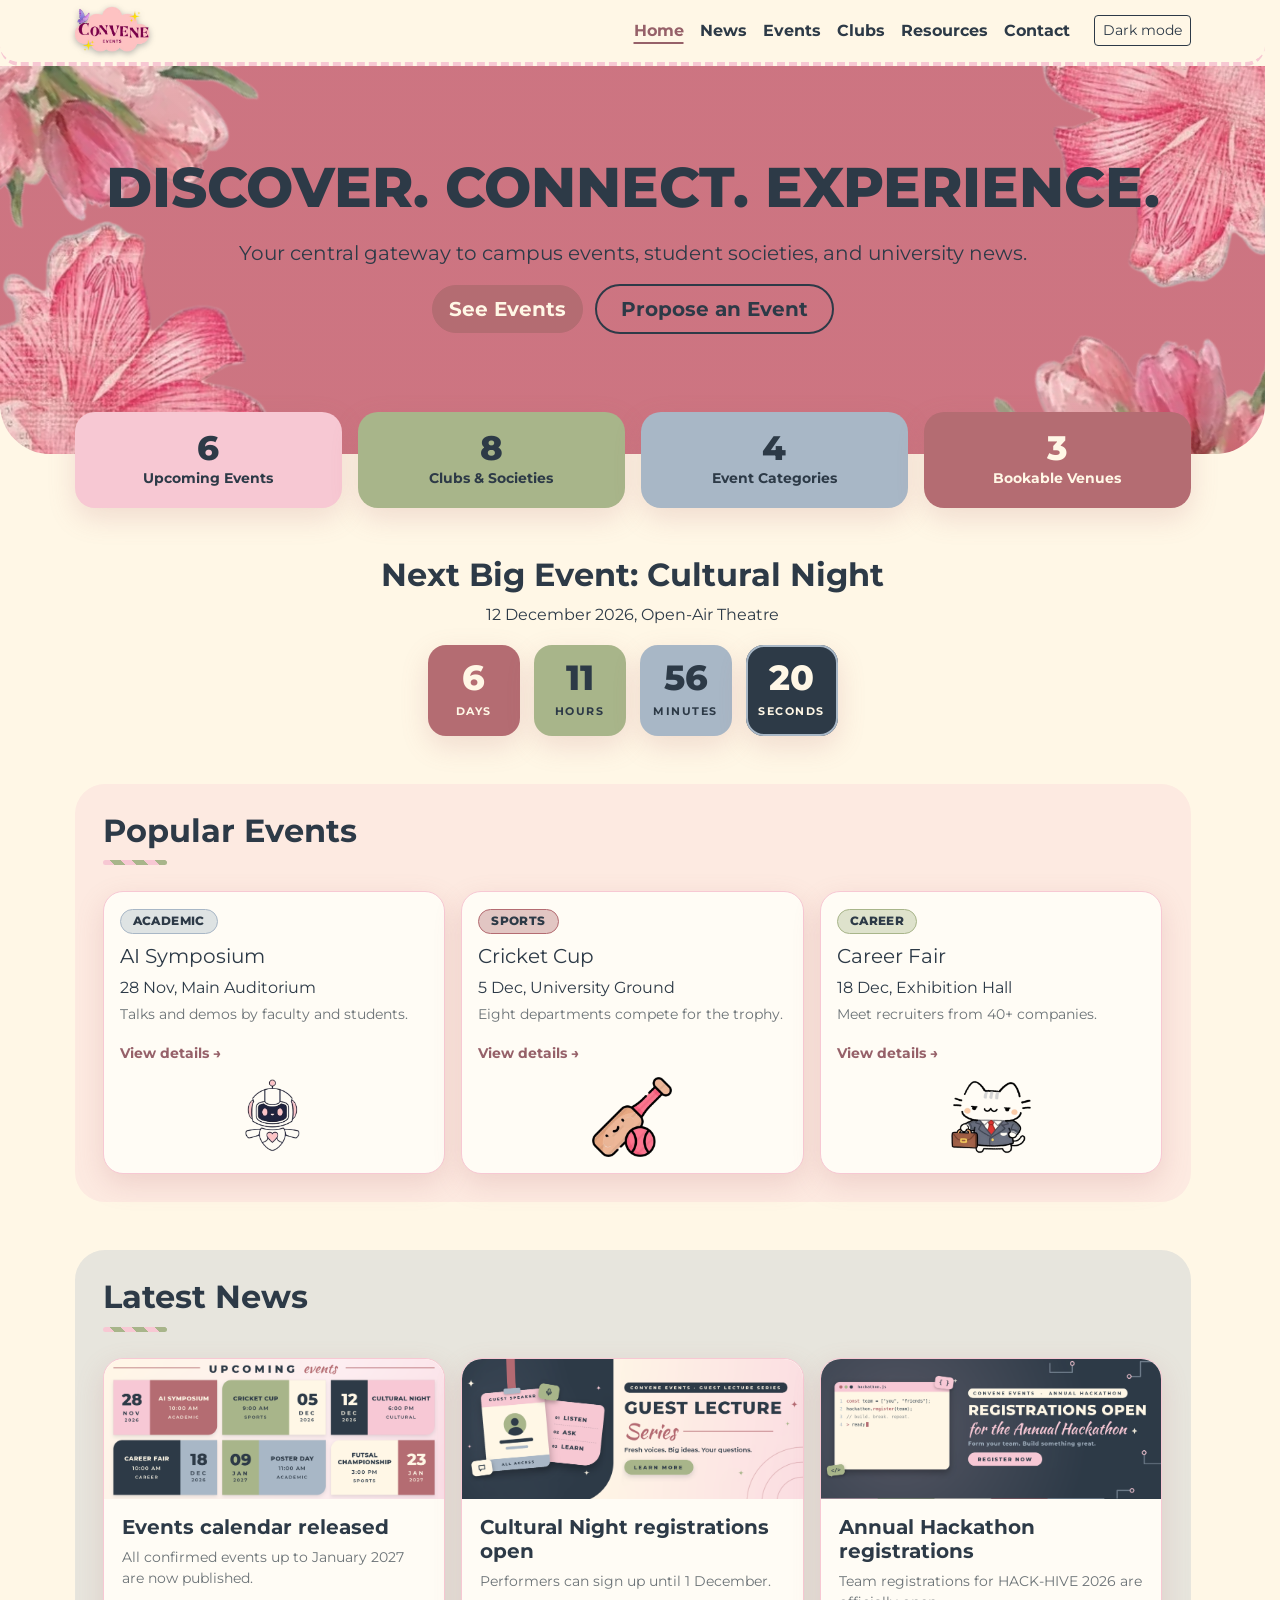
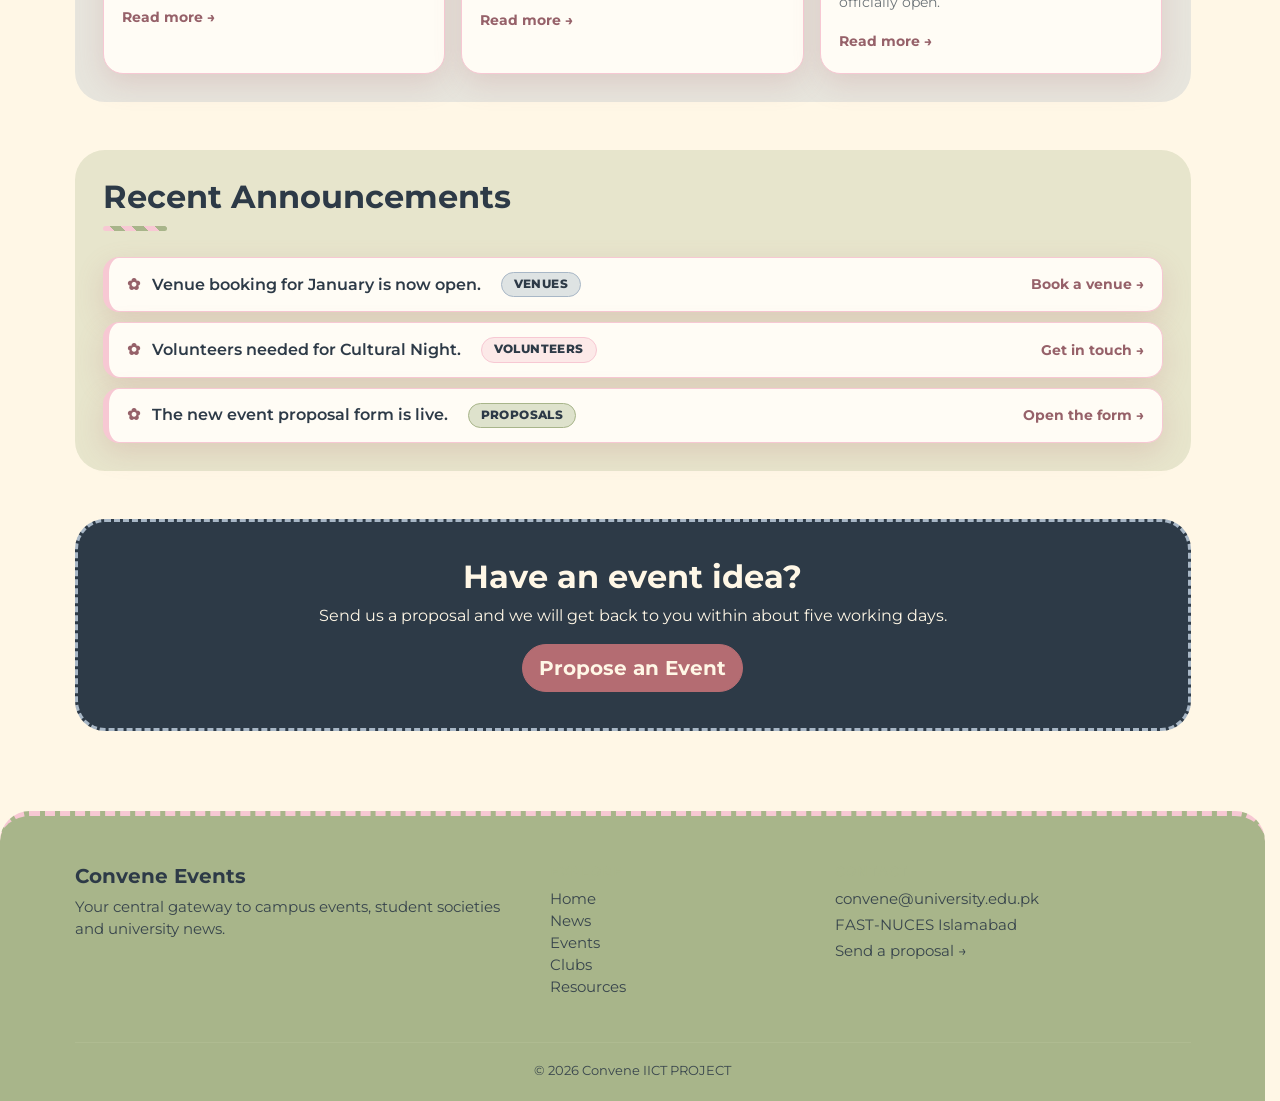
==== commit 4dd83e8e: "dark mode settings" ====
--- a/index.html
+++ b/index.html
@@ -5,10 +5,17 @@
   <meta name="viewport" content="width=device-width, initial-scale=1">
   <title>Home | Convene</title>
   <link rel="icon" type="image/png" href="images/log.png">
+
   <script>
-    document.documentElement.classList.add("js");   // tells CSS that JavaScript is running
-    document.documentElement.setAttribute("data-bs-theme", localStorage.getItem("theme") || "light");
-  </script>
+  document.documentElement.classList.add("js");   // tells CSS that JavaScript is running
+  // theme before the page is drawn (no white flash): ?theme= in the address, else saved choice, else light
+  (function () {
+    var t = new URLSearchParams(location.search).get("theme");
+    if (t !== "dark" && t !== "light") { try { t = localStorage.getItem("theme"); } catch (e) {} }
+    document.documentElement.setAttribute("data-bs-theme", t === "dark" ? "dark" : "light");
+  })();
+</script>
+
   <link href="https://fonts.googleapis.com/css2?family=Poppins:wght@600;700&family=Nunito:wght@400;600;700;800&display=swap" rel="stylesheet">
   <link href="https://fonts.googleapis.com/css2?family=Montserrat:wght@300;400;700;800;900&display=swap" rel="stylesheet">
   <link href="https://cdn.jsdelivr.net/npm/bootstrap@5.3.3/dist/css/bootstrap.min.css" rel="stylesheet">
